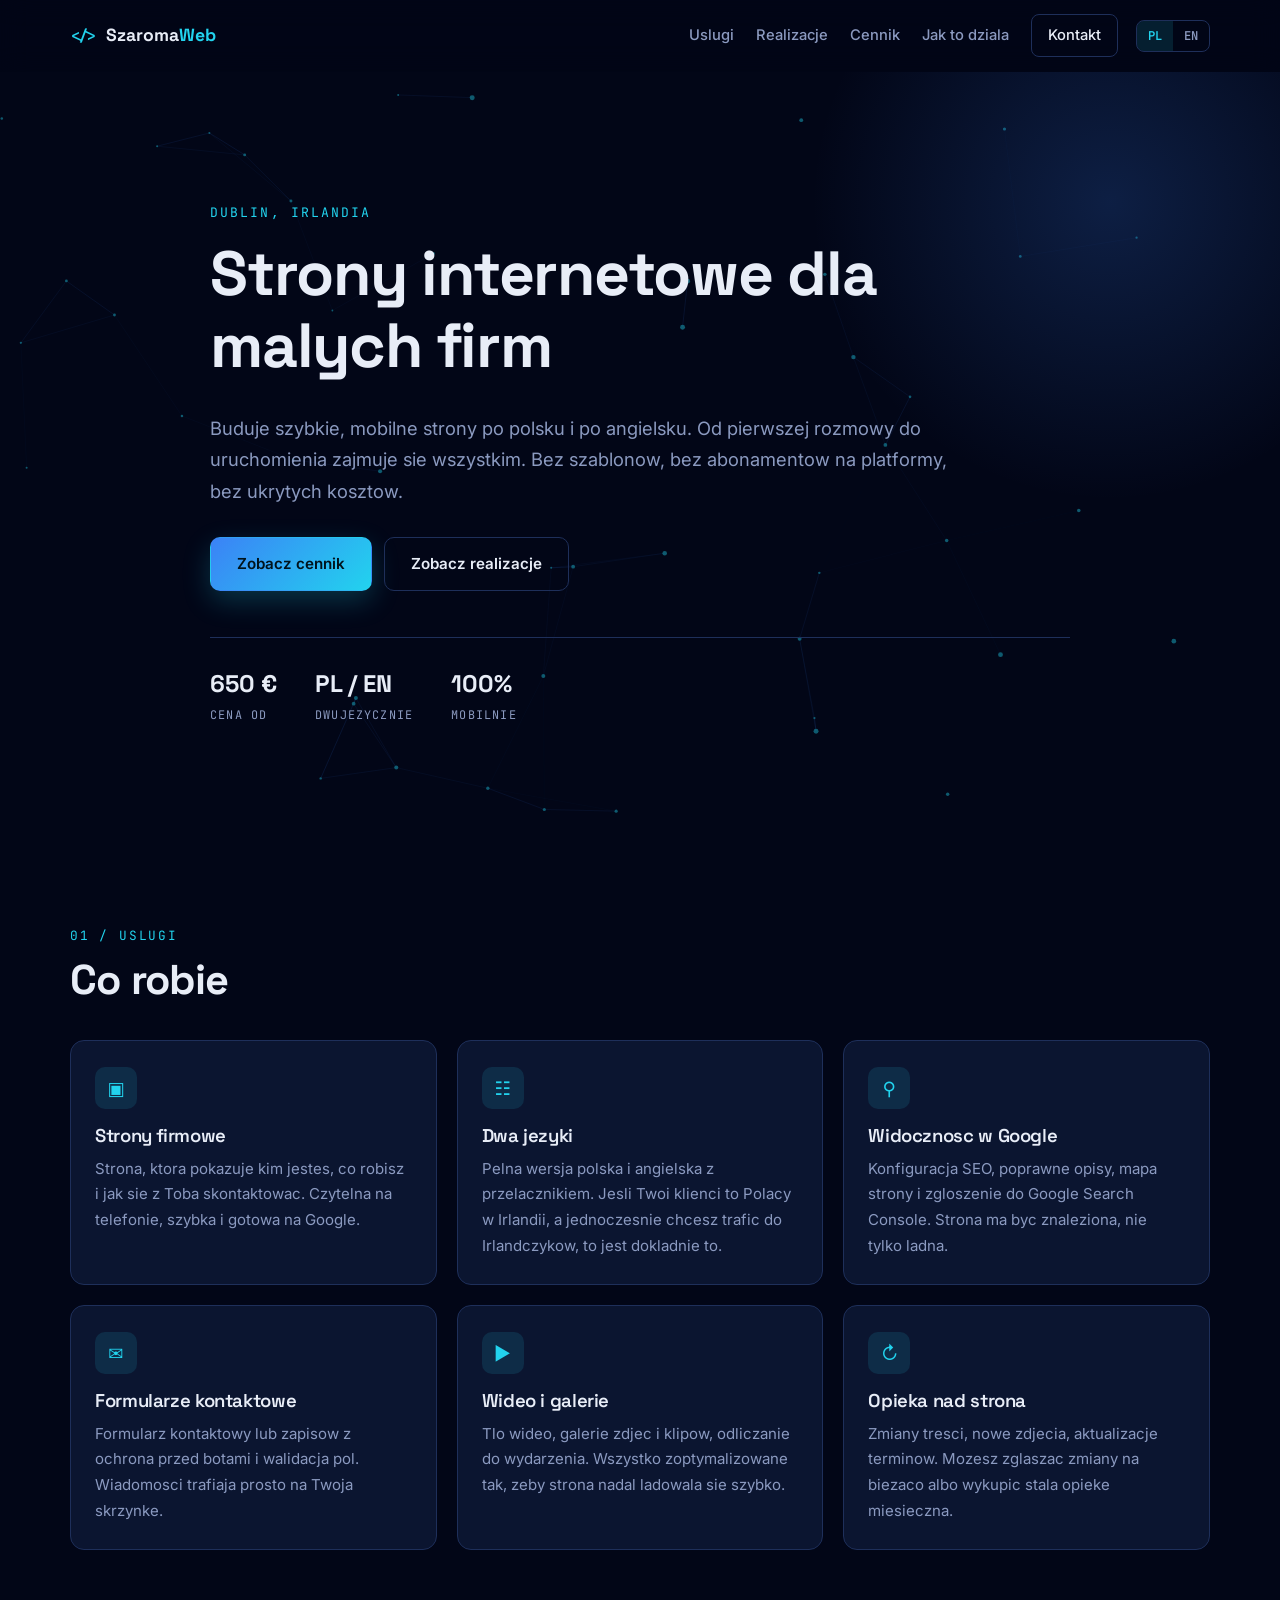
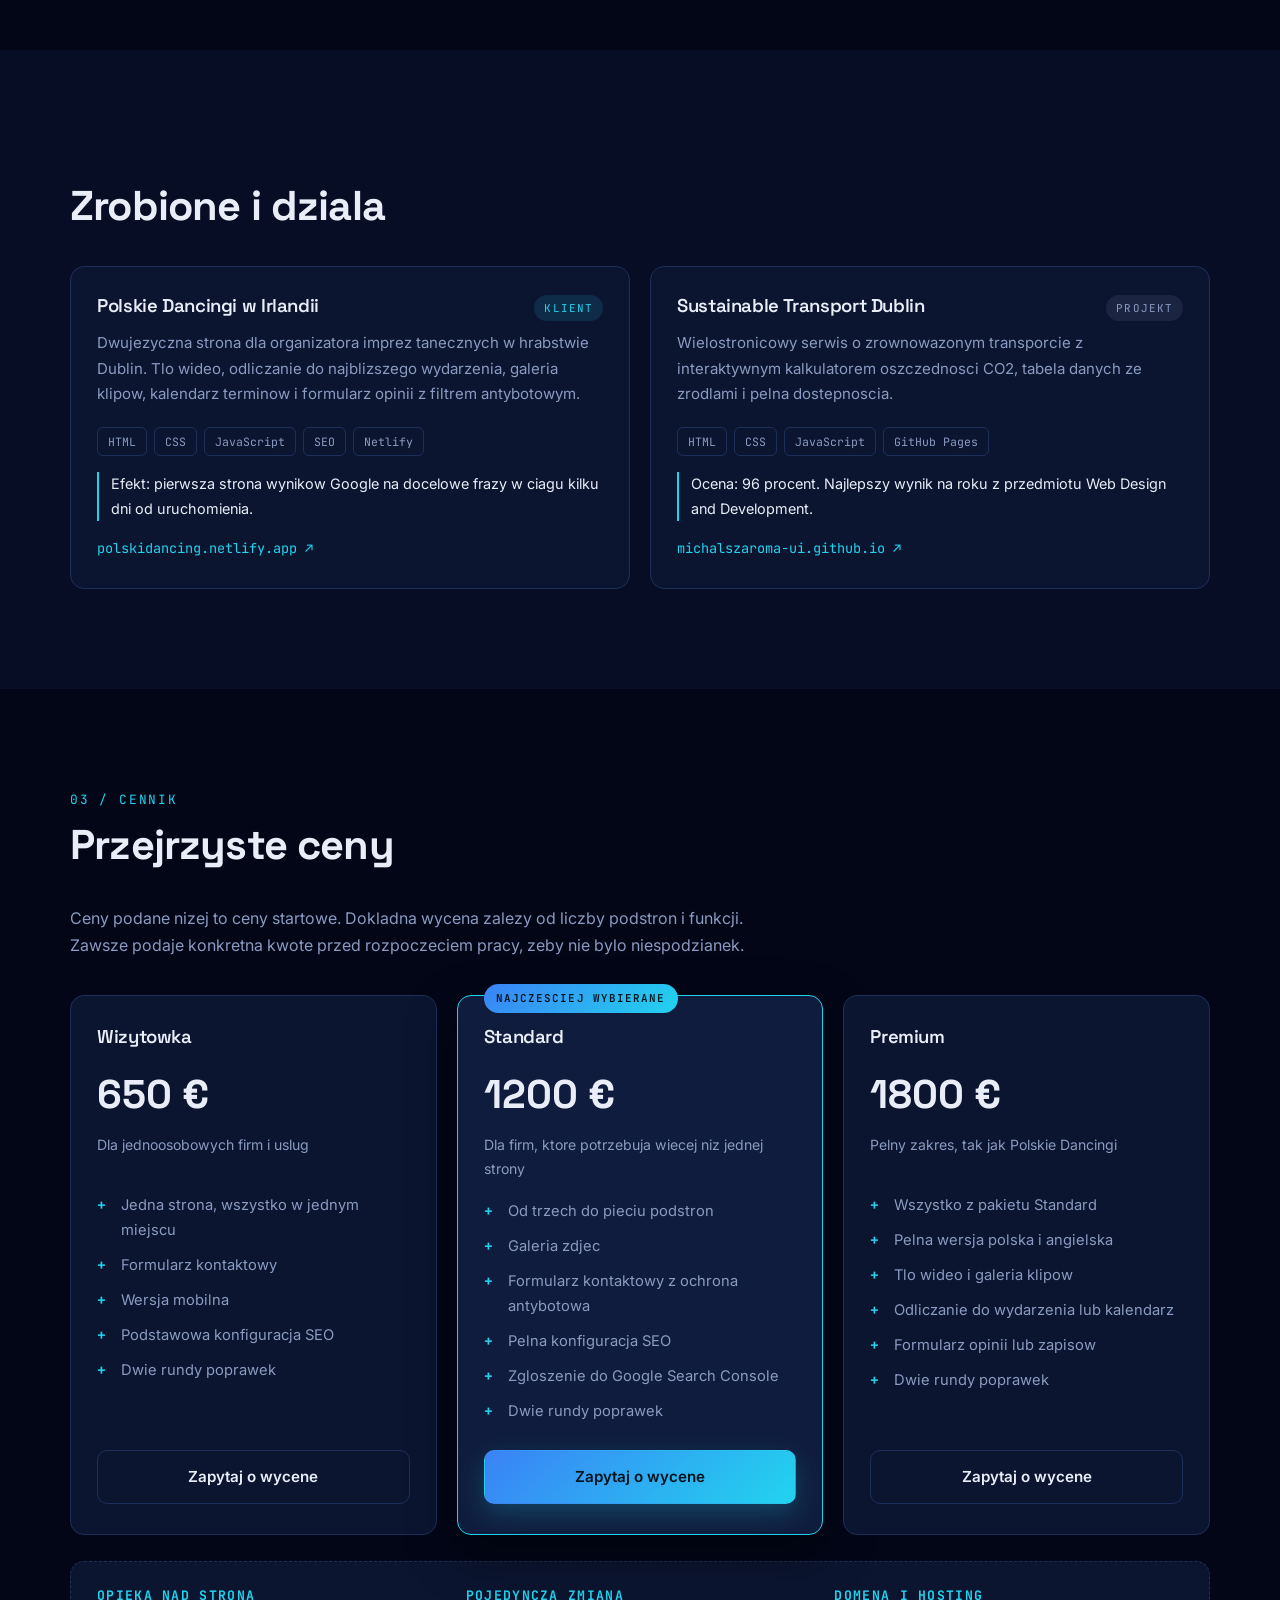
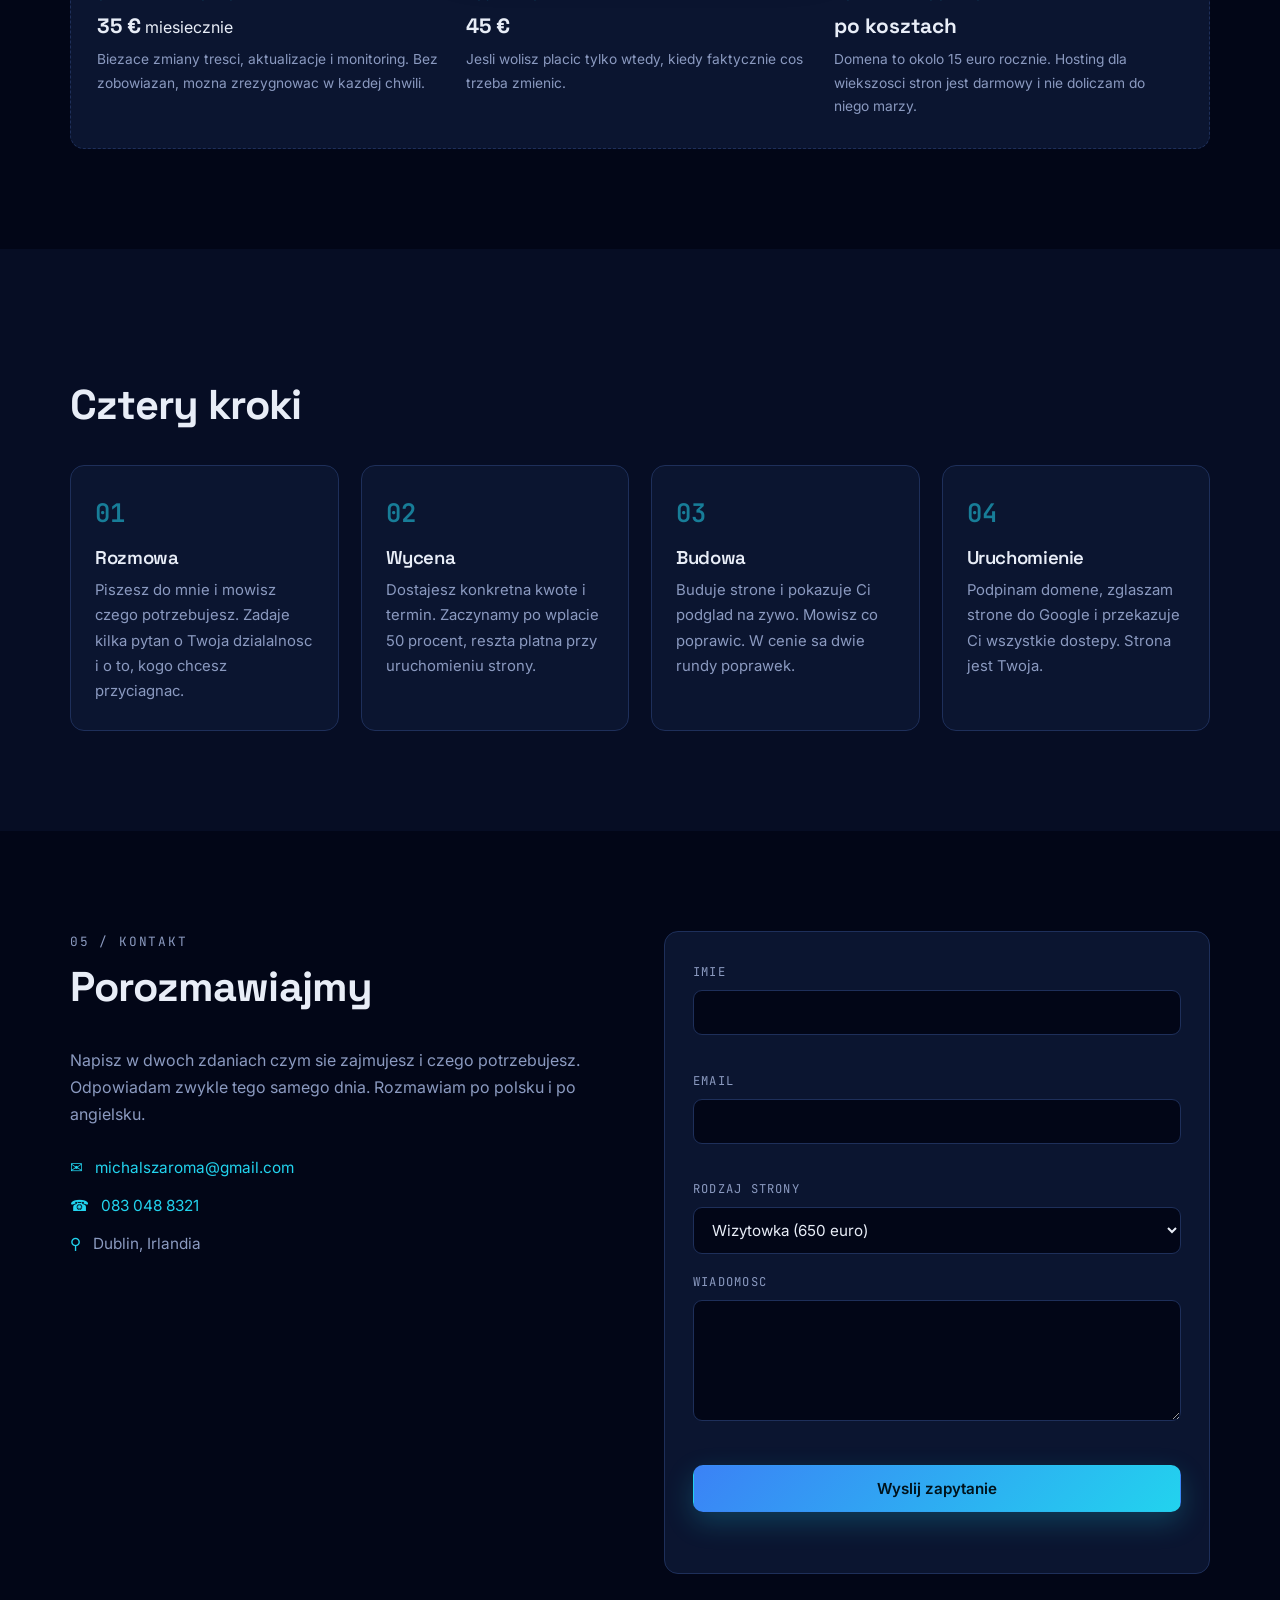
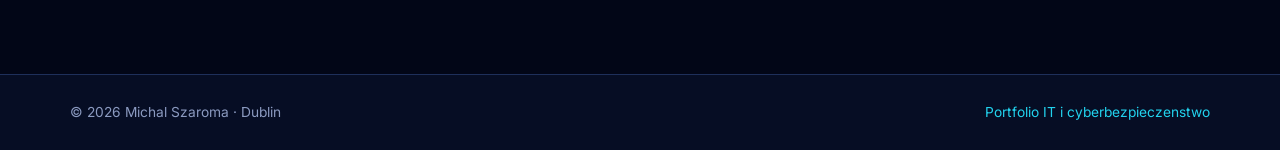
==== index.html @ 6d38bd4f "Add files via upload" ====
<!DOCTYPE html>
<html lang="pl">
<head>
<meta charset="UTF-8">
<meta name="viewport" content="width=device-width, initial-scale=1.0">

<!-- Swap these four URLs for the real domain before going live -->
<title>Strony internetowe Dublin | Szaroma Web</title>
<meta name="description" content="Tworzenie stron internetowych dla malych firm w Dublinie i calej Irlandii. Strony dwujezyczne, mobilne, z konfiguracja SEO. Od 650 euro.">
<link rel="canonical" href="https://szaromaweb.netlify.app/">

<meta property="og:type" content="website">
<meta property="og:locale" content="pl_PL">
<meta property="og:title" content="Strony internetowe Dublin | Szaroma Web">
<meta property="og:description" content="Tworzenie stron internetowych dla malych firm w Dublinie i calej Irlandii. Strony dwujezyczne, mobilne, z konfiguracja SEO.">
<meta property="og:url" content="https://szaromaweb.netlify.app/">
<meta property="og:image" content="https://szaromaweb.netlify.app/assets/og-image.png">

<meta name="twitter:card" content="summary_large_image">
<meta name="twitter:title" content="Strony internetowe Dublin | Szaroma Web">
<meta name="twitter:description" content="Tworzenie stron internetowych dla malych firm w Dublinie i calej Irlandii.">
<meta name="twitter:image" content="https://szaromaweb.netlify.app/assets/og-image.png">

<link rel="icon" href="data:image/svg+xml,<svg xmlns='http://www.w3.org/2000/svg' viewBox='0 0 100 100'><text y='.9em' font-size='90'>&#9881;</text></svg>">

<!-- Fonts -->
<link rel="preconnect" href="https://fonts.googleapis.com">
<link rel="preconnect" href="https://fonts.gstatic.com" crossorigin>
<link href="https://fonts.googleapis.com/css2?family=Space+Grotesk:wght@500;700&family=Inter:wght@400;500;600&family=JetBrains+Mono:wght@400;600&display=swap" rel="stylesheet">

<link rel="stylesheet" href="styles.css">
</head>

<body>

<a class="skip-link" href="#main" data-pl="Przejdz do tresci" data-en="Skip to content">Przejdz do tresci</a>

<!-- Nav -->
<header class="nav" id="nav">
  <div class="wrap nav-inner">
    <a class="brand" href="#top">
      <span class="brand-mark">&lt;/&gt;</span>
      <span class="brand-text">Szaroma<span class="accent">Web</span></span>
    </a>

    <nav class="nav-links" aria-label="Menu">
      <a href="#uslugi"   data-pl="Uslugi"     data-en="Services">Uslugi</a>
      <a href="#realizacje" data-pl="Realizacje" data-en="Work">Realizacje</a>
      <a href="#cennik"   data-pl="Cennik"     data-en="Pricing">Cennik</a>
      <a href="#jak"      data-pl="Jak to dziala" data-en="Process">Jak to dziala</a>
      <a href="#kontakt"  class="nav-cta" data-pl="Kontakt" data-en="Contact">Kontakt</a>
    </nav>

    <!-- Language switch -->
    <div class="lang" role="group" aria-label="Jezyk / Language">
      <button type="button" class="lang-btn is-active" data-lang="pl">PL</button>
      <button type="button" class="lang-btn" data-lang="en">EN</button>
    </div>

    <button class="burger" type="button" aria-label="Menu" aria-expanded="false">
      <span></span><span></span><span></span>
    </button>
  </div>
</header>

<main id="main">

<!-- Hero -->
<section class="hero" id="top">
  <canvas class="hero-canvas" aria-hidden="true"></canvas>
  <div class="hero-glow" aria-hidden="true"></div>

  <div class="wrap hero-inner">
    <p class="eyebrow reveal"
       data-pl="Dublin, Irlandia"
       data-en="Dublin, Ireland">Dublin, Irlandia</p>

    <h1 class="reveal"
        data-pl="Strony internetowe dla malych firm"
        data-en="Websites for small businesses">Strony internetowe dla malych firm</h1>

    <p class="hero-sub reveal"
       data-pl="Buduje szybkie, mobilne strony po polsku i po angielsku. Od pierwszej rozmowy do uruchomienia zajmuje sie wszystkim. Bez szablonow, bez abonamentow na platformy, bez ukrytych kosztow."
       data-en="I build fast, mobile-friendly websites in Polish and English. From the first conversation to launch, I handle everything. No templates, no platform subscriptions, no hidden costs.">
       Buduje szybkie, mobilne strony po polsku i po angielsku. Od pierwszej rozmowy do uruchomienia zajmuje sie wszystkim. Bez szablonow, bez abonamentow na platformy, bez ukrytych kosztow.</p>

    <div class="hero-cta reveal">
      <a class="btn btn-primary" href="#cennik" data-pl="Zobacz cennik" data-en="See pricing">Zobacz cennik</a>
      <a class="btn btn-ghost" href="#realizacje" data-pl="Zobacz realizacje" data-en="See my work">Zobacz realizacje</a>
    </div>

    <ul class="hero-stats reveal">
      <li><strong>650&nbsp;&euro;</strong><span data-pl="cena od" data-en="price from">cena od</span></li>
      <li><strong>PL / EN</strong><span data-pl="dwujezycznie" data-en="bilingual">dwujezycznie</span></li>
      <li><strong>100%</strong><span data-pl="mobilnie" data-en="mobile ready">mobilnie</span></li>
    </ul>
  </div>
</section>

<!-- Services -->
<section class="section" id="uslugi">
  <div class="wrap">
    <p class="section-tag reveal" data-pl="01 / Uslugi" data-en="01 / Services">01 / Uslugi</p>
    <h2 class="reveal" data-pl="Co robie" data-en="What I do">Co robie</h2>

    <div class="grid-3">
      <article class="card reveal">
        <div class="card-icon" aria-hidden="true">&#9635;</div>
        <h3 data-pl="Strony firmowe" data-en="Business websites">Strony firmowe</h3>
        <p data-pl="Strona, ktora pokazuje kim jestes, co robisz i jak sie z Toba skontaktowac. Czytelna na telefonie, szybka i gotowa na Google."
           data-en="A site that shows who you are, what you do and how to reach you. Readable on a phone, fast, and ready for Google.">
           Strona, ktora pokazuje kim jestes, co robisz i jak sie z Toba skontaktowac. Czytelna na telefonie, szybka i gotowa na Google.</p>
      </article>

      <article class="card reveal">
        <div class="card-icon" aria-hidden="true">&#9783;</div>
        <h3 data-pl="Dwa jezyki" data-en="Two languages">Dwa jezyki</h3>
        <p data-pl="Pelna wersja polska i angielska z przelacznikiem. Jesli Twoi klienci to Polacy w Irlandii, a jednoczesnie chcesz trafic do Irlandczykow, to jest dokladnie to."
           data-en="Full Polish and English versions with a switcher. If your customers are Poles in Ireland but you also want to reach Irish clients, this is exactly it.">
           Pelna wersja polska i angielska z przelacznikiem. Jesli Twoi klienci to Polacy w Irlandii, a jednoczesnie chcesz trafic do Irlandczykow, to jest dokladnie to.</p>
      </article>

      <article class="card reveal">
        <div class="card-icon" aria-hidden="true">&#9906;</div>
        <h3 data-pl="Widocznosc w Google" data-en="Google visibility">Widocznosc w Google</h3>
        <p data-pl="Konfiguracja SEO, poprawne opisy, mapa strony i zgloszenie do Google Search Console. Strona ma byc znaleziona, nie tylko ladna."
           data-en="SEO setup, proper meta descriptions, a sitemap and submission to Google Search Console. The site should be found, not just look good.">
           Konfiguracja SEO, poprawne opisy, mapa strony i zgloszenie do Google Search Console. Strona ma byc znaleziona, nie tylko ladna.</p>
      </article>

      <article class="card reveal">
        <div class="card-icon" aria-hidden="true">&#9993;</div>
        <h3 data-pl="Formularze kontaktowe" data-en="Contact forms">Formularze kontaktowe</h3>
        <p data-pl="Formularz kontaktowy lub zapisow z ochrona przed botami i walidacja pol. Wiadomosci trafiaja prosto na Twoja skrzynke."
           data-en="A contact or booking form with bot protection and field validation. Messages go straight to your inbox.">
           Formularz kontaktowy lub zapisow z ochrona przed botami i walidacja pol. Wiadomosci trafiaja prosto na Twoja skrzynke.</p>
      </article>

      <article class="card reveal">
        <div class="card-icon" aria-hidden="true">&#9654;</div>
        <h3 data-pl="Wideo i galerie" data-en="Video and galleries">Wideo i galerie</h3>
        <p data-pl="Tlo wideo, galerie zdjec i klipow, odliczanie do wydarzenia. Wszystko zoptymalizowane tak, zeby strona nadal ladowala sie szybko."
           data-en="Video backgrounds, photo and clip galleries, event countdowns. All optimised so the site still loads fast.">
           Tlo wideo, galerie zdjec i klipow, odliczanie do wydarzenia. Wszystko zoptymalizowane tak, zeby strona nadal ladowala sie szybko.</p>
      </article>

      <article class="card reveal">
        <div class="card-icon" aria-hidden="true">&#8635;</div>
        <h3 data-pl="Opieka nad strona" data-en="Site maintenance">Opieka nad strona</h3>
        <p data-pl="Zmiany tresci, nowe zdjecia, aktualizacje terminow. Mozesz zglaszac zmiany na biezaco albo wykupic stala opieke miesieczna."
           data-en="Content changes, new photos, updated dates. Request changes as you need them, or take a monthly maintenance plan.">
           Zmiany tresci, nowe zdjecia, aktualizacje terminow. Mozesz zglaszac zmiany na biezaco albo wykupic stala opieke miesieczna.</p>
      </article>
    </div>
  </div>
</section>

<!-- Work. Add new projects here as you build them -->
<section class="section section-alt" id="realizacje">
  <div class="wrap">
    <p class="section-tag reveal" data-pl="02 / Realizacje" data-en="02 / Work">02 / Realizacje</p>
    <h2 class="reveal" data-pl="Zrobione i dziala" data-en="Built and live">Zrobione i dziala</h2>

    <div class="grid-2">

      <article class="work reveal">
        <div class="work-head">
          <h3>Polskie Dancingi w Irlandii</h3>
          <span class="badge" data-pl="Klient" data-en="Client">Klient</span>
        </div>
        <p data-pl="Dwujezyczna strona dla organizatora imprez tanecznych w hrabstwie Dublin. Tlo wideo, odliczanie do najblizszego wydarzenia, galeria klipow, kalendarz terminow i formularz opinii z filtrem antybotowym."
           data-en="A bilingual site for a dance event organiser in County Dublin. Video background, countdown to the next event, clip gallery, event calendar and a review form with bot filtering.">
           Dwujezyczna strona dla organizatora imprez tanecznych w hrabstwie Dublin. Tlo wideo, odliczanie do najblizszego wydarzenia, galeria klipow, kalendarz terminow i formularz opinii z filtrem antybotowym.</p>
        <ul class="tags">
          <li>HTML</li><li>CSS</li><li>JavaScript</li><li>SEO</li><li>Netlify</li>
        </ul>
        <p class="work-result"
           data-pl="Efekt: pierwsza strona wynikow Google na docelowe frazy w ciagu kilku dni od uruchomienia."
           data-en="Result: first page of Google for its target search terms within days of launch.">
           Efekt: pierwsza strona wynikow Google na docelowe frazy w ciagu kilku dni od uruchomienia.</p>
        <a class="work-link" href="https://polskidancing.netlify.app/" target="_blank" rel="noopener">
          polskidancing.netlify.app <span aria-hidden="true">&#8599;</span>
        </a>
      </article>

      <article class="work reveal">
        <div class="work-head">
          <h3 data-pl="Sustainable Transport Dublin" data-en="Sustainable Transport Dublin">Sustainable Transport Dublin</h3>
          <span class="badge badge-alt" data-pl="Projekt" data-en="Project">Projekt</span>
        </div>
        <p data-pl="Wielostronicowy serwis o zrownowazonym transporcie z interaktywnym kalkulatorem oszczednosci CO2, tabela danych ze zrodlami i pelna dostepnoscia."
           data-en="A multi-page site on sustainable transport with an interactive CO2 savings calculator, a sourced data table and full accessibility."
           >Wielostronicowy serwis o zrownowazonym transporcie z interaktywnym kalkulatorem oszczednosci CO2, tabela danych ze zrodlami i pelna dostepnoscia.</p>
        <ul class="tags">
          <li>HTML</li><li>CSS</li><li>JavaScript</li><li>GitHub Pages</li>
        </ul>
        <p class="work-result"
           data-pl="Ocena: 96 procent. Najlepszy wynik na roku z przedmiotu Web Design and Development."
           data-en="Graded 96 percent, my highest mark in Web Design and Development.">
           Ocena: 96 procent. Najlepszy wynik na roku z przedmiotu Web Design and Development.</p>
        <a class="work-link" href="https://michalszaroma-ui.github.io/sustainable-transport-dublin" target="_blank" rel="noopener">
          michalszaroma-ui.github.io <span aria-hidden="true">&#8599;</span>
        </a>
      </article>

    </div>

    <!-- Opinie ciagnie sie z arkusza Google. Wpisz TAK w kolumnie Publikuj.
         Pusty arkusz = sekcja sie nie pokazuje. -->
    <div class="quotes" id="quotes"></div>

  </div>
</section>

<!-- Pricing -->
<section class="section" id="cennik">
  <div class="wrap">
    <p class="section-tag reveal" data-pl="03 / Cennik" data-en="03 / Pricing">03 / Cennik</p>
    <h2 class="reveal" data-pl="Przejrzyste ceny" data-en="Clear pricing">Przejrzyste ceny</h2>
    <p class="section-lead reveal"
       data-pl="Ceny podane nizej to ceny startowe. Dokladna wycena zalezy od liczby podstron i funkcji. Zawsze podaje konkretna kwote przed rozpoczeciem pracy, zeby nie bylo niespodzianek."
       data-en="The prices below are starting prices. The exact quote depends on the number of pages and features. I always confirm a fixed figure before starting, so there are no surprises.">
       Ceny podane nizej to ceny startowe. Dokladna wycena zalezy od liczby podstron i funkcji. Zawsze podaje konkretna kwote przed rozpoczeciem pracy, zeby nie bylo niespodzianek.</p>

    <div class="grid-3 pricing">

      <article class="plan reveal">
        <h3 data-pl="Wizytowka" data-en="One page">Wizytowka</h3>
        <p class="price">650&nbsp;&euro;</p>
        <p class="plan-for" data-pl="Dla jednoosobowych firm i uslug" data-en="For sole traders and single services">Dla jednoosobowych firm i uslug</p>
        <ul>
          <li data-pl="Jedna strona, wszystko w jednym miejscu" data-en="Single page, everything in one place">Jedna strona, wszystko w jednym miejscu</li>
          <li data-pl="Formularz kontaktowy" data-en="Contact form">Formularz kontaktowy</li>
          <li data-pl="Wersja mobilna" data-en="Mobile version">Wersja mobilna</li>
          <li data-pl="Podstawowa konfiguracja SEO" data-en="Basic SEO setup">Podstawowa konfiguracja SEO</li>
          <li data-pl="Dwie rundy poprawek" data-en="Two rounds of revisions">Dwie rundy poprawek</li>
        </ul>
        <a class="btn btn-ghost" href="#kontakt" data-pl="Zapytaj o wycene" data-en="Ask for a quote">Zapytaj o wycene</a>
      </article>

      <article class="plan plan-featured reveal">
        <span class="plan-flag" data-pl="Najczesciej wybierane" data-en="Most popular">Najczesciej wybierane</span>
        <h3 data-pl="Standard" data-en="Standard">Standard</h3>
        <p class="price">1200&nbsp;&euro;</p>
        <p class="plan-for" data-pl="Dla firm, ktore potrzebuja wiecej niz jednej strony" data-en="For businesses that need more than one page">Dla firm, ktore potrzebuja wiecej niz jednej strony</p>
        <ul>
          <li data-pl="Od trzech do pieciu podstron" data-en="Three to five pages">Od trzech do pieciu podstron</li>
          <li data-pl="Galeria zdjec" data-en="Photo gallery">Galeria zdjec</li>
          <li data-pl="Formularz kontaktowy z ochrona antybotowa" data-en="Contact form with bot protection">Formularz kontaktowy z ochrona antybotowa</li>
          <li data-pl="Pelna konfiguracja SEO" data-en="Full SEO setup">Pelna konfiguracja SEO</li>
          <li data-pl="Zgloszenie do Google Search Console" data-en="Google Search Console submission">Zgloszenie do Google Search Console</li>
          <li data-pl="Dwie rundy poprawek" data-en="Two rounds of revisions">Dwie rundy poprawek</li>
        </ul>
        <a class="btn btn-primary" href="#kontakt" data-pl="Zapytaj o wycene" data-en="Ask for a quote">Zapytaj o wycene</a>
      </article>

      <article class="plan reveal">
        <h3 data-pl="Premium" data-en="Premium">Premium</h3>
        <p class="price">1800&nbsp;&euro;</p>
        <p class="plan-for" data-pl="Pelny zakres, tak jak Polskie Dancingi" data-en="The full build, like Polskie Dancingi">Pelny zakres, tak jak Polskie Dancingi</p>
        <ul>
          <li data-pl="Wszystko z pakietu Standard" data-en="Everything in Standard">Wszystko z pakietu Standard</li>
          <li data-pl="Pelna wersja polska i angielska" data-en="Full Polish and English versions">Pelna wersja polska i angielska</li>
          <li data-pl="Tlo wideo i galeria klipow" data-en="Video background and clip gallery">Tlo wideo i galeria klipow</li>
          <li data-pl="Odliczanie do wydarzenia lub kalendarz" data-en="Event countdown or calendar">Odliczanie do wydarzenia lub kalendarz</li>
          <li data-pl="Formularz opinii lub zapisow" data-en="Review or booking form">Formularz opinii lub zapisow</li>
          <li data-pl="Dwie rundy poprawek" data-en="Two rounds of revisions">Dwie rundy poprawek</li>
        </ul>
        <a class="btn btn-ghost" href="#kontakt" data-pl="Zapytaj o wycene" data-en="Ask for a quote">Zapytaj o wycene</a>
      </article>

    </div>

    <div class="extras reveal">
      <div>
        <h4 data-pl="Opieka nad strona" data-en="Maintenance">Opieka nad strona</h4>
        <p><strong>35&nbsp;&euro;</strong> <span data-pl="miesiecznie" data-en="per month">miesiecznie</span></p>
        <p class="small" data-pl="Biezace zmiany tresci, aktualizacje i monitoring. Bez zobowiazan, mozna zrezygnowac w kazdej chwili."
           data-en="Ongoing content changes, updates and monitoring. No commitment, cancel any time.">
           Biezace zmiany tresci, aktualizacje i monitoring. Bez zobowiazan, mozna zrezygnowac w kazdej chwili.</p>
      </div>
      <div>
        <h4 data-pl="Pojedyncza zmiana" data-en="One off change">Pojedyncza zmiana</h4>
        <p><strong>45&nbsp;&euro;</strong></p>
        <p class="small" data-pl="Jesli wolisz placic tylko wtedy, kiedy faktycznie cos trzeba zmienic."
           data-en="If you would rather pay only when something actually needs changing.">
           Jesli wolisz placic tylko wtedy, kiedy faktycznie cos trzeba zmienic.</p>
      </div>
      <div>
        <h4 data-pl="Domena i hosting" data-en="Domain and hosting">Domena i hosting</h4>
        <p><strong data-pl="po kosztach" data-en="at cost">po kosztach</strong></p>
        <p class="small" data-pl="Domena to okolo 15 euro rocznie. Hosting dla wiekszosci stron jest darmowy i nie doliczam do niego marzy."
           data-en="A domain costs around 15 euro a year. Hosting is free for most sites and I do not mark it up.">
           Domena to okolo 15 euro rocznie. Hosting dla wiekszosci stron jest darmowy i nie doliczam do niego marzy.</p>
      </div>
    </div>
  </div>
</section>

<!-- Process -->
<section class="section section-alt" id="jak">
  <div class="wrap">
    <p class="section-tag reveal" data-pl="04 / Jak to dziala" data-en="04 / Process">04 / Jak to dziala</p>
    <h2 class="reveal" data-pl="Cztery kroki" data-en="Four steps">Cztery kroki</h2>

    <ol class="steps">
      <li class="reveal">
        <span class="step-num">01</span>
        <h3 data-pl="Rozmowa" data-en="A conversation">Rozmowa</h3>
        <p data-pl="Piszesz do mnie i mowisz czego potrzebujesz. Zadaje kilka pytan o Twoja dzialalnosc i o to, kogo chcesz przyciagnac."
           data-en="You get in touch and tell me what you need. I ask a few questions about your business and who you want to reach.">
           Piszesz do mnie i mowisz czego potrzebujesz. Zadaje kilka pytan o Twoja dzialalnosc i o to, kogo chcesz przyciagnac.</p>
      </li>
      <li class="reveal">
        <span class="step-num">02</span>
        <h3 data-pl="Wycena" data-en="A quote">Wycena</h3>
        <p data-pl="Dostajesz konkretna kwote i termin. Zaczynamy po wplacie 50 procent, reszta platna przy uruchomieniu strony."
           data-en="You get a fixed price and a timeline. Work starts on a 50 percent deposit, the rest is due at launch.">
           Dostajesz konkretna kwote i termin. Zaczynamy po wplacie 50 procent, reszta platna przy uruchomieniu strony.</p>
      </li>
      <li class="reveal">
        <span class="step-num">03</span>
        <h3 data-pl="Budowa" data-en="The build">Budowa</h3>
        <p data-pl="Buduje strone i pokazuje Ci podglad na zywo. Mowisz co poprawic. W cenie sa dwie rundy poprawek."
           data-en="I build the site and show you a live preview. You tell me what to change. Two rounds of revisions are included.">
           Buduje strone i pokazuje Ci podglad na zywo. Mowisz co poprawic. W cenie sa dwie rundy poprawek.</p>
      </li>
      <li class="reveal">
        <span class="step-num">04</span>
        <h3 data-pl="Uruchomienie" data-en="Launch">Uruchomienie</h3>
        <p data-pl="Podpinam domene, zglaszam strone do Google i przekazuje Ci wszystkie dostepy. Strona jest Twoja."
           data-en="I connect the domain, submit the site to Google and hand over all the access details. The site is yours.">
           Podpinam domene, zglaszam strone do Google i przekazuje Ci wszystkie dostepy. Strona jest Twoja.</p>
      </li>
    </ol>
  </div>
</section>

<!-- Contact -->
<section class="section" id="kontakt">
  <div class="wrap contact-wrap">
    <div class="contact-copy">
      <p class="section-tag reveal" data-pl="05 / Kontakt" data-en="05 / Contact">05 / Kontakt</p>
      <h2 class="reveal" data-pl="Porozmawiajmy" data-en="Let us talk">Porozmawiajmy</h2>
      <p class="reveal"
         data-pl="Napisz w dwoch zdaniach czym sie zajmujesz i czego potrzebujesz. Odpowiadam zwykle tego samego dnia. Rozmawiam po polsku i po angielsku."
         data-en="Tell me in two sentences what you do and what you need. I usually reply the same day. I work in Polish and English.">
         Napisz w dwoch zdaniach czym sie zajmujesz i czego potrzebujesz. Odpowiadam zwykle tego samego dnia. Rozmawiam po polsku i po angielsku.</p>

      <ul class="contact-list reveal">
        <li><span aria-hidden="true">&#9993;</span> <a href="mailto:michalszaroma@gmail.com">michalszaroma@gmail.com</a></li>
        <li><span aria-hidden="true">&#9742;</span> <a href="tel:+353830488321">083 048 8321</a></li>
        <li><span aria-hidden="true">&#9906;</span> Dublin, Irlandia</li>
      </ul>
    </div>

    <!-- Idzie do Apps Script. Podmien YOUR_DEPLOYMENT_ID tu i w script.js.
         Nie dodawaj naglowka Content-Type, bo Apps Script nie obsluzy preflightu. -->
    <form class="form reveal" id="contact-form"
          action="https://script.google.com/macros/s/YOUR_DEPLOYMENT_ID/exec"
          method="POST" novalidate>
      <div class="field">
        <label for="name" data-pl="Imie" data-en="Name">Imie</label>
        <input type="text" id="name" name="name" required autocomplete="name">
        <span class="error" data-error="name"></span>
      </div>

      <div class="field">
        <label for="email" data-pl="Email" data-en="Email">Email</label>
        <input type="email" id="email" name="email" required autocomplete="email">
        <span class="error" data-error="email"></span>
      </div>

      <div class="field">
        <label for="type" data-pl="Rodzaj strony" data-en="Type of site">Rodzaj strony</label>
        <select id="type" name="type">
          <option value="wizytowka" data-pl="Wizytowka (650 euro)" data-en="One page (650 euro)">Wizytowka (650 euro)</option>
          <option value="standard" data-pl="Standard (1200 euro)" data-en="Standard (1200 euro)">Standard (1200 euro)</option>
          <option value="premium" data-pl="Premium (1800 euro)" data-en="Premium (1800 euro)">Premium (1800 euro)</option>
          <option value="nie wiem" data-pl="Jeszcze nie wiem" data-en="Not sure yet">Jeszcze nie wiem</option>
        </select>
      </div>

      <div class="field">
        <label for="message" data-pl="Wiadomosc" data-en="Message">Wiadomosc</label>
        <textarea id="message" name="message" rows="5" required></textarea>
        <span class="error" data-error="message"></span>
      </div>

      <!-- Honeypot. Real people never see this, bots fill it in. -->
      <div class="hp" aria-hidden="true">
        <label for="company">Nie wypelniaj tego pola</label>
        <input type="text" id="company" name="_gotcha" tabindex="-1" autocomplete="off">
      </div>

      <button class="btn btn-primary btn-block" type="submit"
              data-pl="Wyslij zapytanie" data-en="Send enquiry">Wyslij zapytanie</button>

      <p class="form-status" id="form-status" role="status"></p>
    </form>
  </div>
</section>

</main>

<!-- Footer -->
<footer class="footer">
  <div class="wrap footer-inner">
    <p>&copy; <span id="year"></span> Michal Szaroma &middot; Dublin</p>
    <p>
      <a href="https://michalszaroma-ui.github.io/portfolio/" target="_blank" rel="noopener"
         data-pl="Portfolio IT i cyberbezpieczenstwo" data-en="IT and cybersecurity portfolio">Portfolio IT i cyberbezpieczenstwo</a>
    </p>
  </div>
</footer>

<script src="script.js"></script>
</body>
</html>
---- styles.css ----
/* Tokens, reset and base type */
:root {
  --bg:          #020617;
  --bg-alt:      #060d24;
  --surface:     #0b1530;
  --surface-2:   #101c3d;
  --border:      #1e2f5a;
  --text:        #e8edf7;
  --muted:       #8b9ac0;
  --accent:      #22d3ee;
  --accent-2:    #3b82f6;
  --accent-soft: rgba(34, 211, 238, 0.12);

  --font-display: "Space Grotesk", system-ui, sans-serif;
  --font-body:    "Inter", system-ui, sans-serif;
  --font-mono:    "JetBrains Mono", ui-monospace, monospace;

  --wrap: 1140px;
  --radius: 14px;
  --shadow: 0 18px 50px rgba(0, 0, 0, 0.45);
}

* { box-sizing: border-box; }

html { scroll-behavior: smooth; }

body {
  margin: 0;
  background: var(--bg);
  color: var(--text);
  font-family: var(--font-body);
  font-size: 16px;
  line-height: 1.7;
  -webkit-font-smoothing: antialiased;
}

img { max-width: 100%; display: block; }

a { color: var(--accent); text-decoration: none; }
a:hover { text-decoration: underline; }

h1, h2, h3, h4 {
  font-family: var(--font-display);
  line-height: 1.15;
  margin: 0 0 0.5em;
  letter-spacing: -0.02em;
}

h1 { font-size: clamp(2.1rem, 5.5vw, 3.9rem); font-weight: 700; }
h2 { font-size: clamp(1.7rem, 3.6vw, 2.6rem); font-weight: 700; }
h3 { font-size: 1.16rem; font-weight: 600; }

p { margin: 0 0 1rem; }

ul, ol { margin: 0; padding: 0; list-style: none; }

.skip-link {
  position: absolute;
  left: -9999px;
  top: 0;
  background: var(--accent);
  color: #001018;
  padding: 10px 16px;
  z-index: 200;
}
.skip-link:focus { left: 12px; top: 12px; }

:focus-visible {
  outline: 2px solid var(--accent);
  outline-offset: 3px;
}


/* Layout helpers */
.wrap {
  width: min(100% - 40px, var(--wrap));
  margin-inline: auto;
}

.grid-3 {
  display: grid;
  grid-template-columns: repeat(auto-fit, minmax(280px, 1fr));
  gap: 20px;
}

.grid-2 {
  display: grid;
  grid-template-columns: repeat(auto-fit, minmax(320px, 1fr));
  gap: 20px;
}

.small { font-size: 0.86rem; color: var(--muted); }


/* Buttons */
.btn {
  display: inline-block;
  padding: 13px 26px;
  border-radius: 10px;
  font-family: var(--font-body);
  font-weight: 600;
  font-size: 0.95rem;
  cursor: pointer;
  border: 1px solid transparent;
  transition: transform 0.18s ease, box-shadow 0.18s ease, background 0.18s ease;
}
.btn:hover { text-decoration: none; transform: translateY(-2px); }

.btn-primary {
  background: linear-gradient(135deg, var(--accent-2), var(--accent));
  color: #00131c;
  box-shadow: 0 10px 28px rgba(34, 211, 238, 0.22);
}

.btn-ghost {
  background: transparent;
  color: var(--text);
  border-color: var(--border);
}
.btn-ghost:hover { border-color: var(--accent); color: var(--accent); }

.btn-block { width: 100%; }


/* Nav, language switch and mobile menu */
.nav {
  position: sticky;
  top: 0;
  z-index: 100;
  backdrop-filter: blur(14px);
  background: rgba(2, 6, 23, 0.78);
  border-bottom: 1px solid transparent;
  transition: border-color 0.25s ease, background 0.25s ease;
}
.nav.is-scrolled { border-bottom-color: var(--border); }

.nav-inner {
  display: flex;
  align-items: center;
  gap: 18px;
  padding: 14px 0;
}

.brand {
  display: flex;
  align-items: center;
  gap: 9px;
  font-family: var(--font-display);
  font-weight: 700;
  font-size: 1.1rem;
  color: var(--text);
  margin-right: auto;
}
.brand:hover { text-decoration: none; }
.brand-mark { font-family: var(--font-mono); color: var(--accent); font-size: 0.95rem; }
.accent { color: var(--accent); }

.nav-links { display: flex; align-items: center; gap: 22px; }
.nav-links a {
  color: var(--muted);
  font-size: 0.92rem;
  font-weight: 500;
}
.nav-links a:hover { color: var(--text); text-decoration: none; }

.nav-cta {
  padding: 8px 16px;
  border: 1px solid var(--border);
  border-radius: 8px;
  color: var(--text) !important;
}
.nav-cta:hover { border-color: var(--accent); color: var(--accent) !important; }

/* Language switch */
.lang {
  display: flex;
  border: 1px solid var(--border);
  border-radius: 8px;
  overflow: hidden;
}
.lang-btn {
  background: transparent;
  border: 0;
  color: var(--muted);
  font-family: var(--font-mono);
  font-size: 0.76rem;
  font-weight: 600;
  padding: 7px 11px;
  cursor: pointer;
  transition: background 0.18s ease, color 0.18s ease;
}
.lang-btn.is-active { background: var(--accent-soft); color: var(--accent); }

/* Burger, mobile only */
.burger {
  display: none;
  flex-direction: column;
  gap: 5px;
  background: none;
  border: 0;
  cursor: pointer;
  padding: 6px;
}
.burger span {
  width: 22px;
  height: 2px;
  background: var(--text);
  transition: transform 0.25s ease, opacity 0.25s ease;
}


/* Hero */
.hero {
  position: relative;
  overflow: hidden;
  padding: clamp(70px, 12vw, 130px) 0 clamp(60px, 9vw, 100px);
}

.hero-canvas {
  position: absolute;
  inset: 0;
  width: 100%;
  height: 100%;
  opacity: 0.55;
}

.hero-glow {
  position: absolute;
  top: -180px;
  right: -140px;
  width: 620px;
  height: 620px;
  background: radial-gradient(circle, rgba(59, 130, 246, 0.20), transparent 68%);
  pointer-events: none;
}

.hero-inner { position: relative; max-width: 860px; }

.eyebrow {
  font-family: var(--font-mono);
  font-size: 0.82rem;
  letter-spacing: 0.16em;
  text-transform: uppercase;
  color: var(--accent);
  margin-bottom: 14px;
}

.hero-sub {
  font-size: clamp(1rem, 1.6vw, 1.15rem);
  color: var(--muted);
  max-width: 62ch;
  margin-bottom: 30px;
}

.hero-cta { display: flex; flex-wrap: wrap; gap: 12px; margin-bottom: 46px; }

.hero-stats {
  display: flex;
  flex-wrap: wrap;
  gap: 38px;
  padding-top: 26px;
  border-top: 1px solid var(--border);
}
.hero-stats li { display: flex; flex-direction: column; }
.hero-stats strong {
  font-family: var(--font-display);
  font-size: 1.5rem;
  color: var(--text);
}
.hero-stats span {
  font-family: var(--font-mono);
  font-size: 0.74rem;
  letter-spacing: 0.1em;
  text-transform: uppercase;
  color: var(--muted);
}


/* Shared section styling */
.section { padding: clamp(60px, 9vw, 100px) 0; }
.section-alt { background: var(--bg-alt); }

.section-tag {
  font-family: var(--font-mono);
  font-size: 0.8rem;
  letter-spacing: 0.14em;
  text-transform: uppercase;
  color: var(--accent);
  margin-bottom: 10px;
}

.section-lead {
  color: var(--muted);
  max-width: 68ch;
  margin-bottom: 36px;
}

.section h2 { margin-bottom: 36px; }
.section-lead + .grid-3 { margin-top: 0; }


/* Service cards */
.card {
  background: var(--surface);
  border: 1px solid var(--border);
  border-radius: var(--radius);
  padding: 26px 24px;
  transition: transform 0.22s ease, border-color 0.22s ease;
}
.card:hover { transform: translateY(-4px); border-color: var(--accent); }

.card-icon {
  width: 42px;
  height: 42px;
  display: grid;
  place-items: center;
  border-radius: 10px;
  background: var(--accent-soft);
  color: var(--accent);
  font-size: 1.15rem;
  margin-bottom: 16px;
}

.card p { color: var(--muted); font-size: 0.94rem; margin: 0; }


/* Project cards and client quotes */
.work {
  background: var(--surface);
  border: 1px solid var(--border);
  border-radius: var(--radius);
  padding: 28px 26px;
  display: flex;
  flex-direction: column;
}

.work-head {
  display: flex;
  align-items: flex-start;
  justify-content: space-between;
  gap: 12px;
}
.work-head h3 { margin-bottom: 14px; }

.badge {
  font-family: var(--font-mono);
  font-size: 0.68rem;
  letter-spacing: 0.1em;
  text-transform: uppercase;
  padding: 4px 10px;
  border-radius: 20px;
  background: var(--accent-soft);
  color: var(--accent);
  white-space: nowrap;
}
.badge-alt {
  background: rgba(139, 154, 192, 0.12);
  color: var(--muted);
}

.work p { color: var(--muted); font-size: 0.94rem; }

.tags { display: flex; flex-wrap: wrap; gap: 7px; margin: 4px 0 16px; }
.tags li {
  font-family: var(--font-mono);
  font-size: 0.72rem;
  padding: 4px 10px;
  border: 1px solid var(--border);
  border-radius: 6px;
  color: var(--muted);
}

.work-result {
  color: var(--text) !important;
  font-size: 0.9rem !important;
  border-left: 2px solid var(--accent);
  padding-left: 12px;
}

.work-link {
  font-family: var(--font-mono);
  font-size: 0.85rem;
  margin-top: auto;
}

.quotes {
  display: flex;
  flex-direction: column;
  gap: 16px;
}

.quote {
  margin: 36px 0 0;
  padding: 26px 30px;
  background: var(--surface-2);
  border-left: 3px solid var(--accent);
  border-radius: 0 var(--radius) var(--radius) 0;
}
.quote p { font-size: 1.05rem; font-style: italic; }
.quote cite {
  font-family: var(--font-mono);
  font-size: 0.8rem;
  color: var(--muted);
  font-style: normal;
}

.quotes .quote + .quote { margin-top: 0; }


/* Pricing tiers and extras */
.pricing { align-items: stretch; }

.plan {
  position: relative;
  background: var(--surface);
  border: 1px solid var(--border);
  border-radius: var(--radius);
  padding: 30px 26px;
  display: flex;
  flex-direction: column;
}

.plan-featured {
  border-color: var(--accent);
  background: var(--surface-2);
  box-shadow: var(--shadow);
}

.plan-flag {
  position: absolute;
  top: -12px;
  left: 26px;
  font-family: var(--font-mono);
  font-size: 0.68rem;
  letter-spacing: 0.1em;
  text-transform: uppercase;
  background: linear-gradient(135deg, var(--accent-2), var(--accent));
  color: #00131c;
  padding: 5px 12px;
  border-radius: 20px;
  font-weight: 600;
}

.price {
  font-family: var(--font-display);
  font-size: 2.5rem;
  font-weight: 700;
  color: var(--text);
  margin: 4px 0 4px;
}

.plan-for {
  color: var(--muted);
  font-size: 0.88rem;
  min-height: 42px;
  margin-bottom: 18px;
}

.plan ul {
  display: flex;
  flex-direction: column;
  gap: 10px;
  margin-bottom: 26px;
  flex: 1;
}
.plan ul li {
  position: relative;
  padding-left: 24px;
  font-size: 0.92rem;
  color: var(--muted);
}
.plan ul li::before {
  content: "+";
  position: absolute;
  left: 0;
  top: -1px;
  color: var(--accent);
  font-family: var(--font-mono);
  font-weight: 600;
}

.plan .btn { text-align: center; }

.extras {
  display: grid;
  grid-template-columns: repeat(auto-fit, minmax(240px, 1fr));
  gap: 20px;
  margin-top: 26px;
  padding: 26px;
  background: var(--surface);
  border: 1px dashed var(--border);
  border-radius: var(--radius);
}
.extras h4 {
  font-size: 0.82rem;
  font-family: var(--font-mono);
  letter-spacing: 0.1em;
  text-transform: uppercase;
  color: var(--accent);
  margin-bottom: 6px;
}
.extras strong { font-family: var(--font-display); font-size: 1.3rem; }
.extras p { margin-bottom: 4px; }


/* Process steps */
.steps {
  display: grid;
  grid-template-columns: repeat(auto-fit, minmax(240px, 1fr));
  gap: 22px;
  counter-reset: step;
}
.steps li {
  background: var(--surface);
  border: 1px solid var(--border);
  border-radius: var(--radius);
  padding: 26px 24px;
}
.step-num {
  display: block;
  font-family: var(--font-mono);
  font-size: 1.6rem;
  font-weight: 600;
  color: var(--accent);
  opacity: 0.55;
  margin-bottom: 12px;
}
.steps p { color: var(--muted); font-size: 0.93rem; margin: 0; }


/* Contact block and form */
.contact-wrap {
  display: grid;
  grid-template-columns: 1fr 1fr;
  gap: 48px;
  align-items: start;
}

.contact-copy p { color: var(--muted); }

.contact-list {
  display: flex;
  flex-direction: column;
  gap: 12px;
  margin-top: 26px;
}
.contact-list li {
  display: flex;
  align-items: center;
  gap: 12px;
  font-size: 0.96rem;
  color: var(--muted);
}
.contact-list span { color: var(--accent); }

.form {
  background: var(--surface);
  border: 1px solid var(--border);
  border-radius: var(--radius);
  padding: 30px 28px;
}

.field { margin-bottom: 18px; }

.field label {
  display: block;
  font-family: var(--font-mono);
  font-size: 0.76rem;
  letter-spacing: 0.1em;
  text-transform: uppercase;
  color: var(--muted);
  margin-bottom: 7px;
}

.field input,
.field select,
.field textarea {
  width: 100%;
  background: var(--bg);
  border: 1px solid var(--border);
  border-radius: 9px;
  color: var(--text);
  font-family: var(--font-body);
  font-size: 0.95rem;
  padding: 12px 14px;
  transition: border-color 0.18s ease;
}
.field input:focus,
.field select:focus,
.field textarea:focus { border-color: var(--accent); outline: none; }

.field textarea { resize: vertical; }

.field.has-error input,
.field.has-error textarea { border-color: #f87171; }

.error {
  display: block;
  color: #f87171;
  font-size: 0.8rem;
  margin-top: 5px;
  min-height: 1em;
}

/* Honeypot, hidden from real users */
.hp {
  position: absolute;
  left: -9999px;
  width: 1px;
  height: 1px;
  overflow: hidden;
}

.form-status {
  margin: 14px 0 0;
  font-size: 0.9rem;
  min-height: 1.2em;
}
.form-status.ok { color: var(--accent); }
.form-status.bad { color: #f87171; }


/* Footer */
.footer {
  border-top: 1px solid var(--border);
  padding: 26px 0;
  background: var(--bg-alt);
}
.footer-inner {
  display: flex;
  flex-wrap: wrap;
  gap: 10px;
  justify-content: space-between;
  align-items: center;
}
.footer p { margin: 0; font-size: 0.86rem; color: var(--muted); }


/* Scroll reveal. Disabled if the visitor prefers reduced motion */
.reveal {
  opacity: 0;
  transform: translateY(18px);
  transition: opacity 0.6s ease, transform 0.6s ease;
}
.reveal.is-visible { opacity: 1; transform: none; }

@media (prefers-reduced-motion: reduce) {
  .reveal { opacity: 1; transform: none; transition: none; }
  html { scroll-behavior: auto; }
  .hero-canvas { display: none; }
}


/* Breakpoints. Mobile menu takes over below 720 */
@media (max-width: 860px) {
  .contact-wrap { grid-template-columns: 1fr; gap: 32px; }
}

@media (max-width: 720px) {
  .burger { display: flex; }

  .nav-links {
    position: absolute;
    top: 100%;
    left: 0;
    right: 0;
    flex-direction: column;
    align-items: stretch;
    gap: 0;
    background: var(--bg-alt);
    border-bottom: 1px solid var(--border);
    max-height: 0;
    overflow: hidden;
    transition: max-height 0.3s ease;
  }
  .nav-links.is-open { max-height: 420px; }
  .nav-links a {
    padding: 14px 20px;
    border-bottom: 1px solid var(--border);
  }
  .nav-cta { border: 0; border-radius: 0; }

  .hero-stats { gap: 24px; }
  .hero-cta .btn { flex: 1; text-align: center; }
}
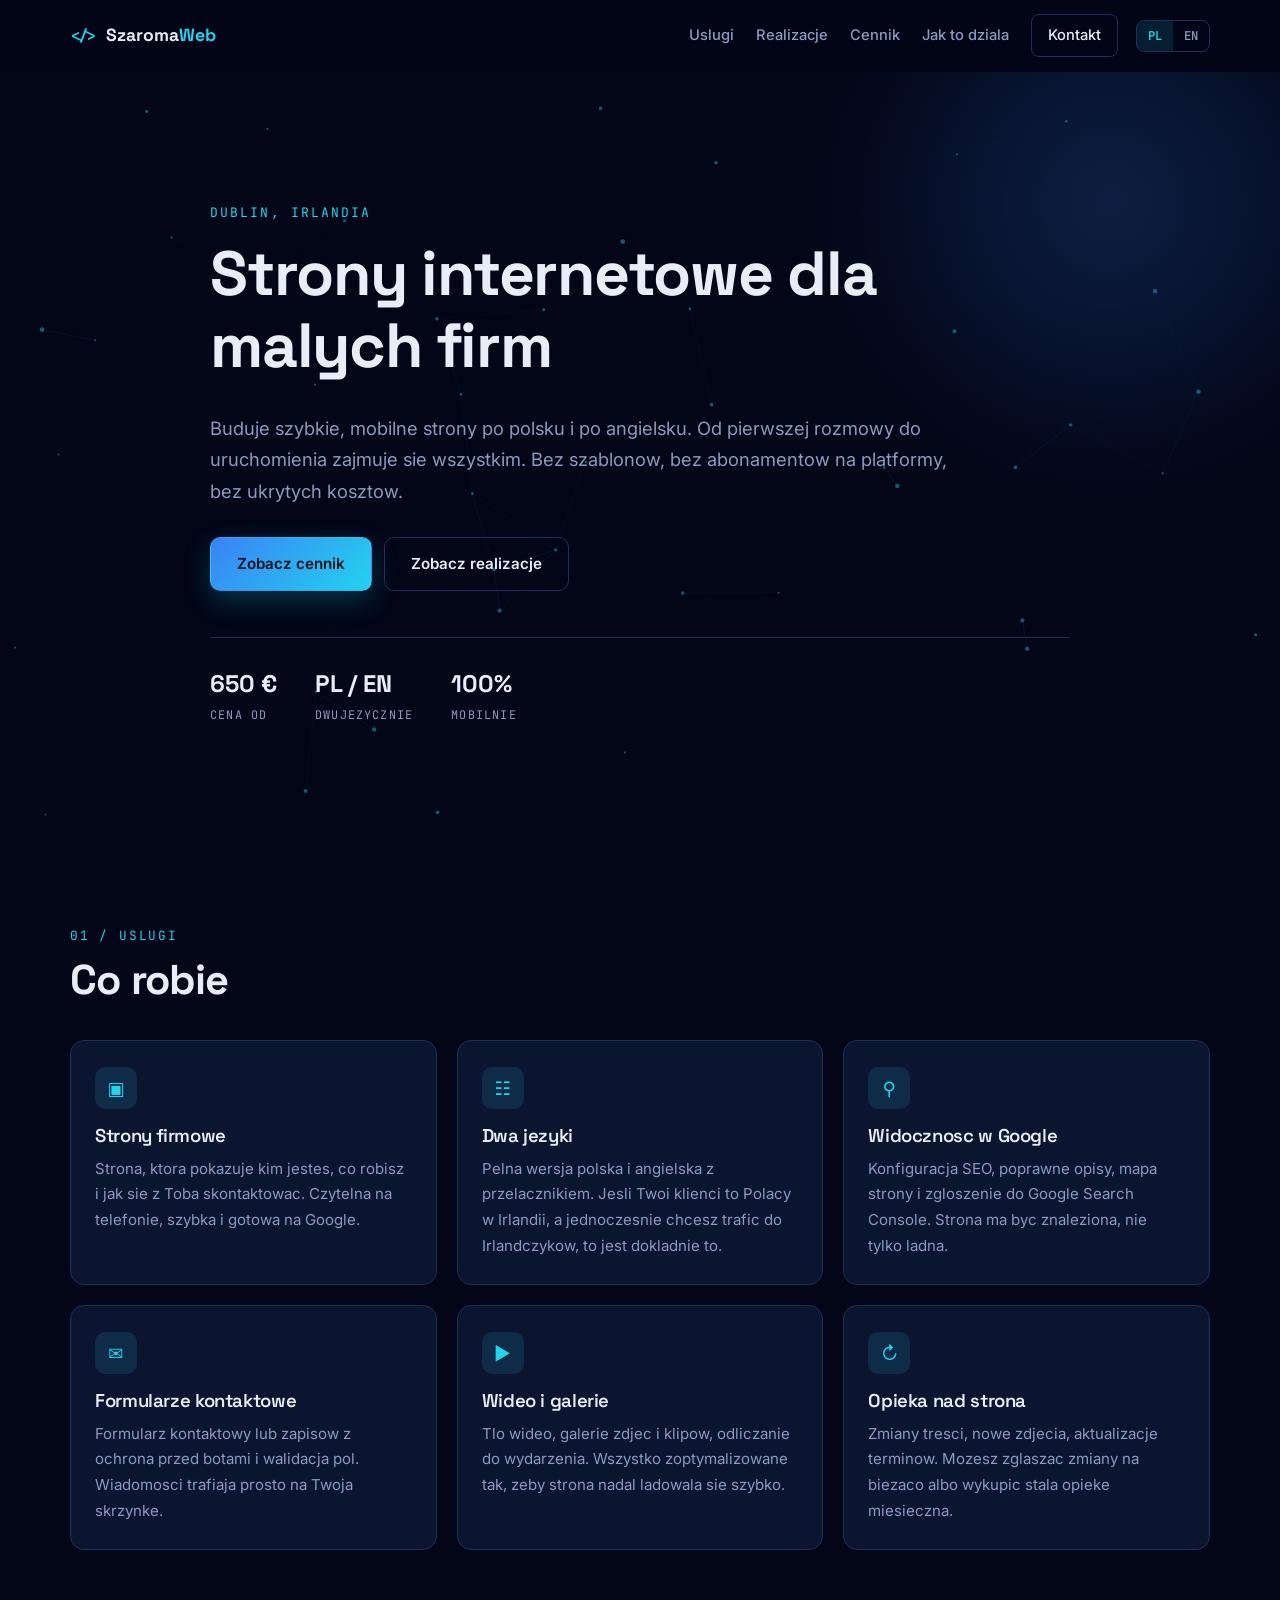
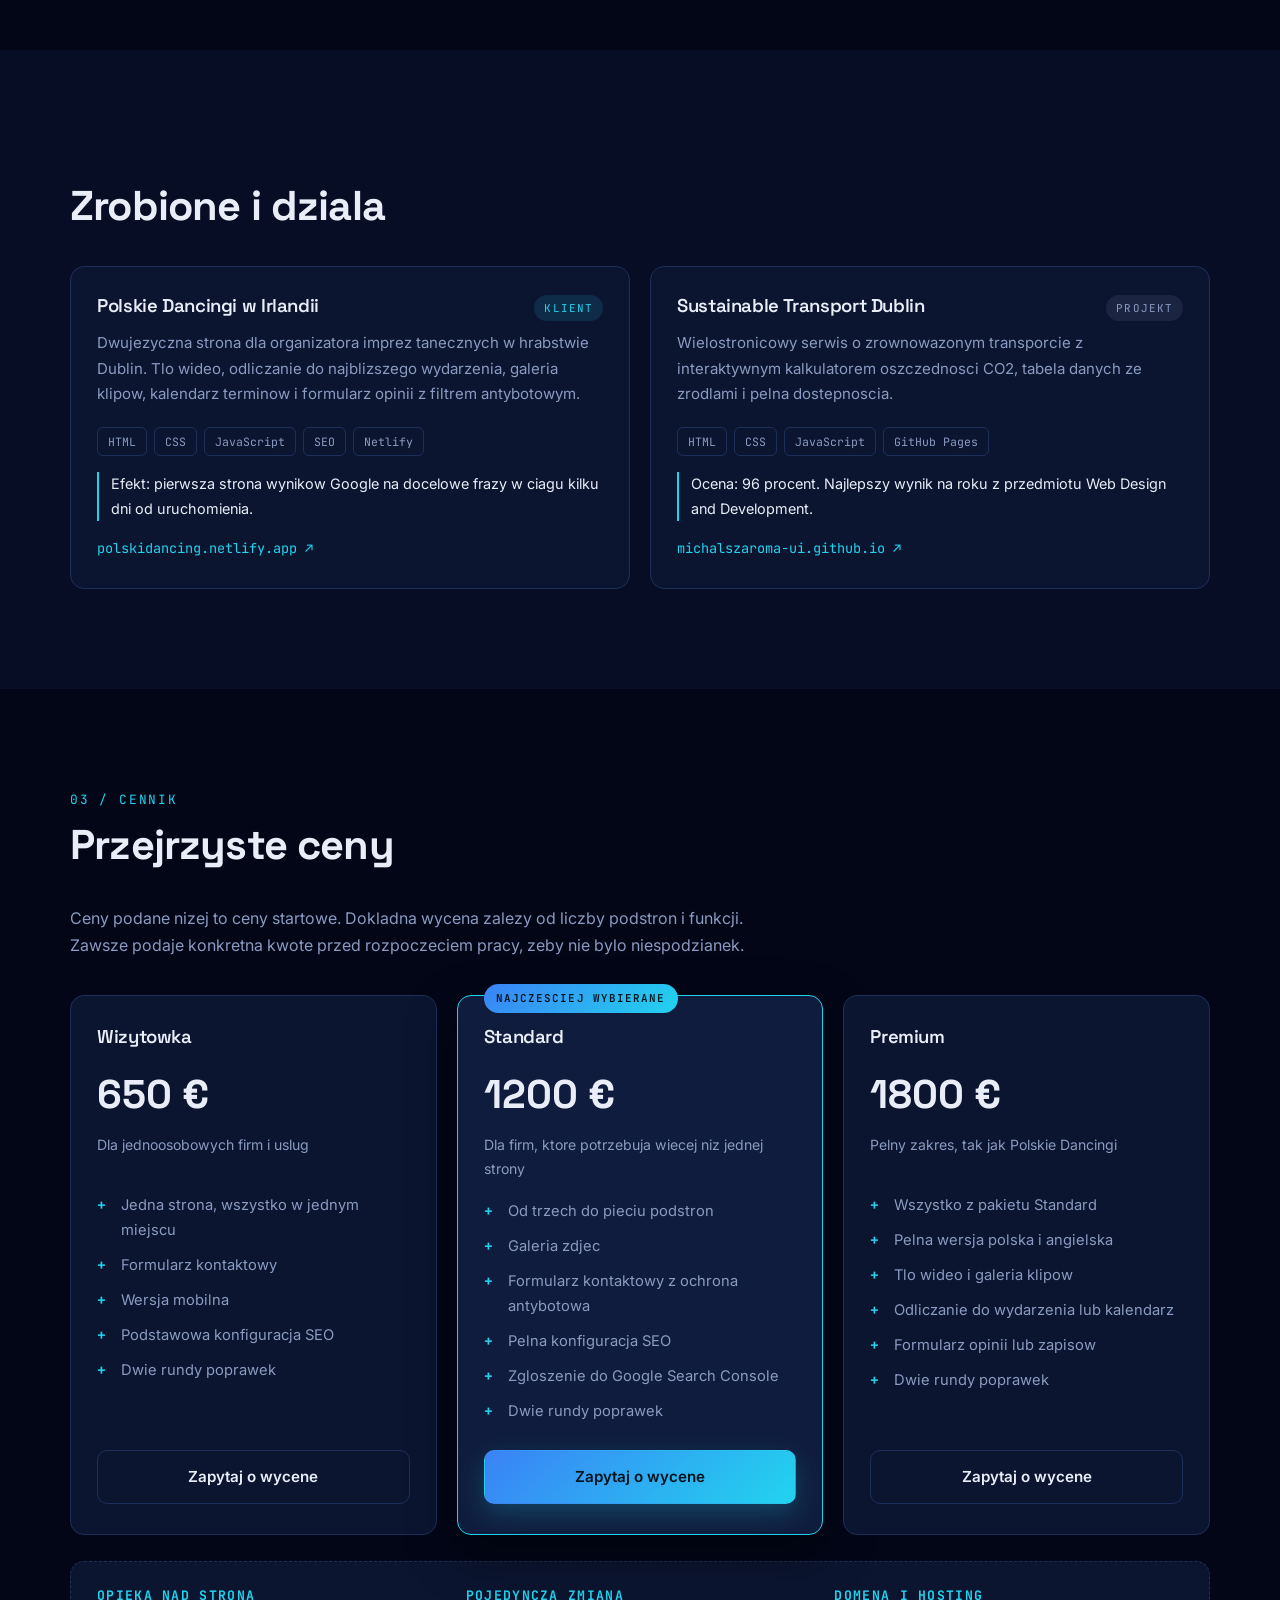
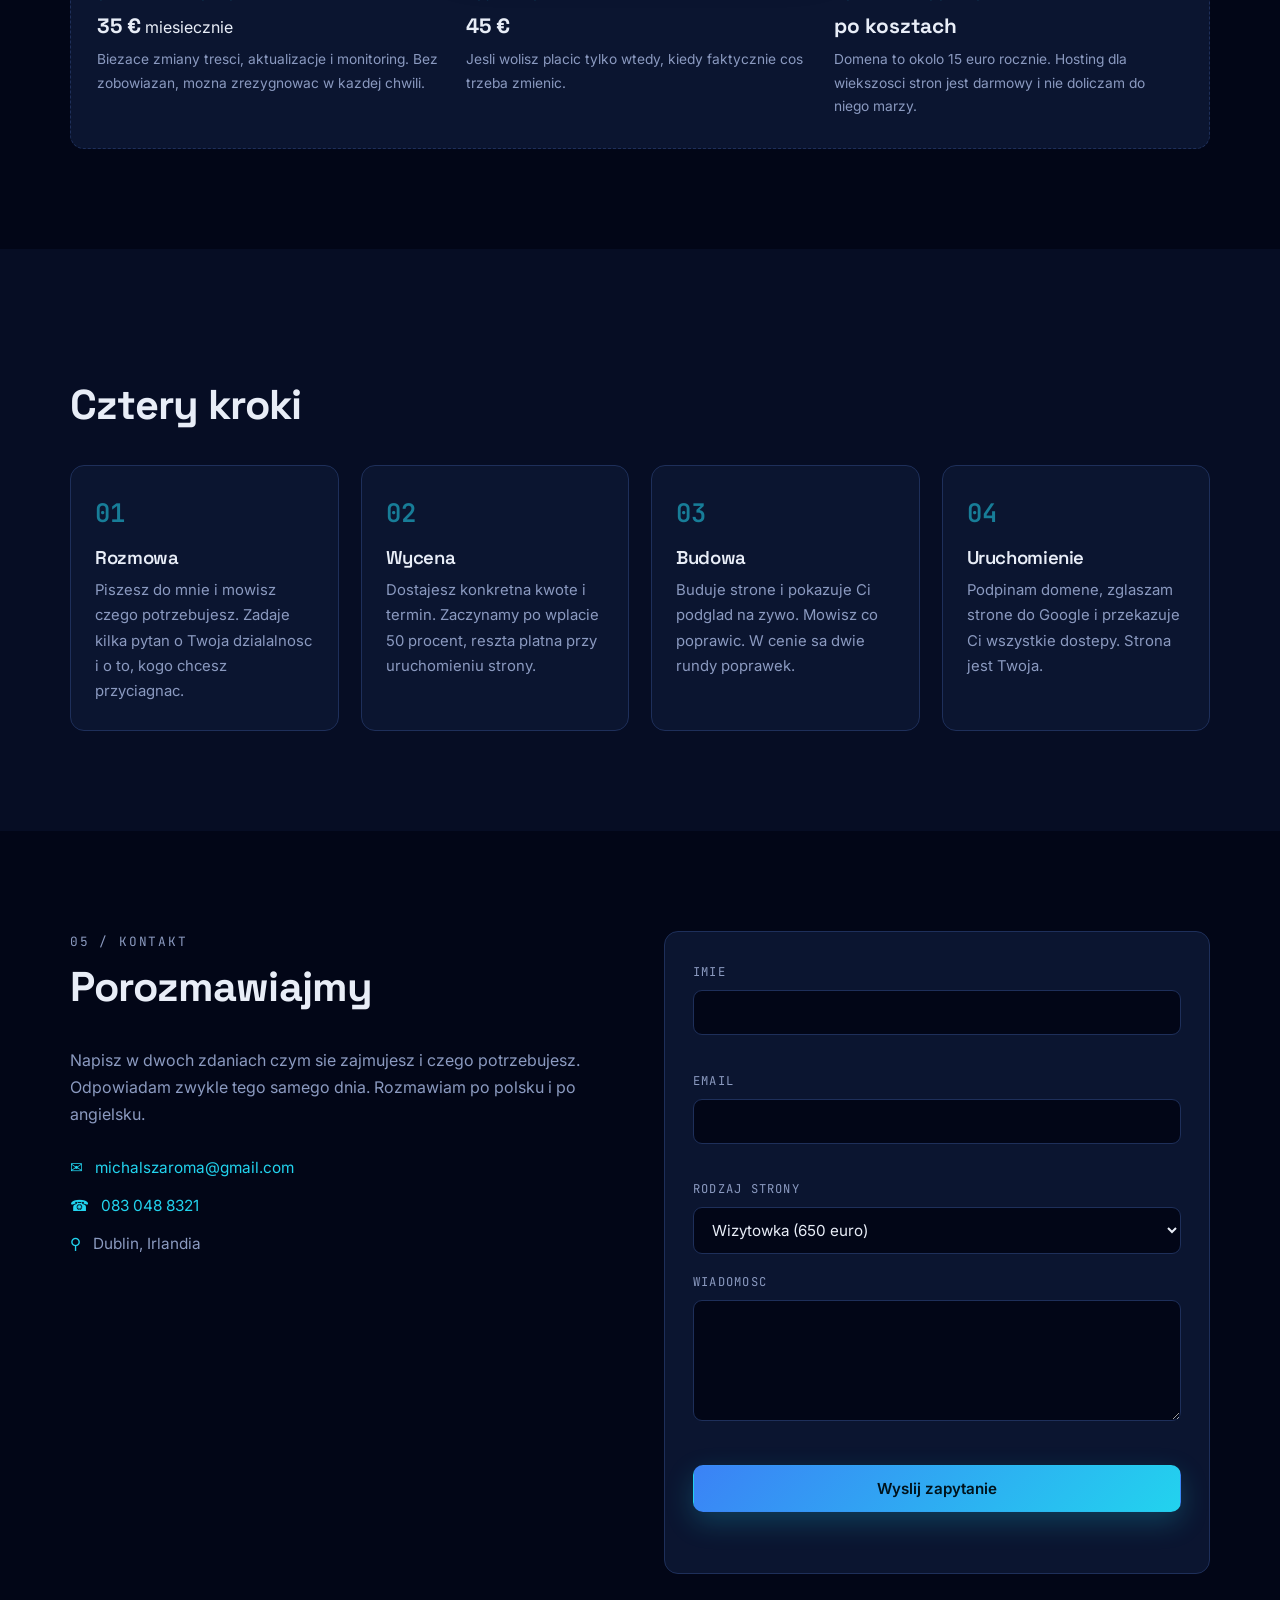
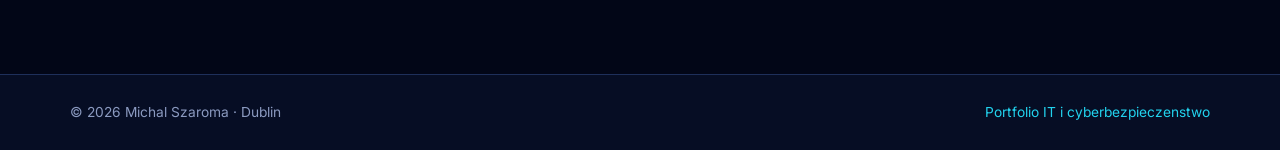
==== commit e9a1fdeb: "Add files via upload" ====
--- a/index.html
+++ b/index.html
@@ -4,22 +4,21 @@
 <meta charset="UTF-8">
 <meta name="viewport" content="width=device-width, initial-scale=1.0">
 
-<!-- Swap these four URLs for the real domain before going live -->
 <title>Strony internetowe Dublin | Szaroma Web</title>
 <meta name="description" content="Tworzenie stron internetowych dla malych firm w Dublinie i calej Irlandii. Strony dwujezyczne, mobilne, z konfiguracja SEO. Od 650 euro.">
-<link rel="canonical" href="https://szaromaweb.netlify.app/">
+<link rel="canonical" href="https://szaroma-web.pages.dev/">
 
 <meta property="og:type" content="website">
 <meta property="og:locale" content="pl_PL">
 <meta property="og:title" content="Strony internetowe Dublin | Szaroma Web">
 <meta property="og:description" content="Tworzenie stron internetowych dla malych firm w Dublinie i calej Irlandii. Strony dwujezyczne, mobilne, z konfiguracja SEO.">
-<meta property="og:url" content="https://szaromaweb.netlify.app/">
-<meta property="og:image" content="https://szaromaweb.netlify.app/assets/og-image.png">
+<meta property="og:url" content="https://szaroma-web.pages.dev/">
+<meta property="og:image" content="https://szaroma-web.pages.dev/assets/og-image.png">
 
 <meta name="twitter:card" content="summary_large_image">
 <meta name="twitter:title" content="Strony internetowe Dublin | Szaroma Web">
 <meta name="twitter:description" content="Tworzenie stron internetowych dla malych firm w Dublinie i calej Irlandii.">
-<meta name="twitter:image" content="https://szaromaweb.netlify.app/assets/og-image.png">
+<meta name="twitter:image" content="https://szaroma-web.pages.dev/assets/og-image.png">
 
 <link rel="icon" href="data:image/svg+xml,<svg xmlns='http://www.w3.org/2000/svg' viewBox='0 0 100 100'><text y='.9em' font-size='90'>&#9881;</text></svg>">
 
@@ -354,11 +353,8 @@
       </ul>
     </div>
 
-    <!-- Idzie do Apps Script. Podmien YOUR_DEPLOYMENT_ID tu i w script.js.
-         Nie dodawaj naglowka Content-Type, bo Apps Script nie obsluzy preflightu. -->
-    <form class="form reveal" id="contact-form"
-          action="https://script.google.com/macros/s/YOUR_DEPLOYMENT_ID/exec"
-          method="POST" novalidate>
+    <!-- Adres formularza ustawia script.js ze stalej SHEET_ENDPOINT. -->
+    <form class="form reveal" id="contact-form" method="POST" novalidate>
       <div class="field">
         <label for="name" data-pl="Imie" data-en="Name">Imie</label>
         <input type="text" id="name" name="name" required autocomplete="name">
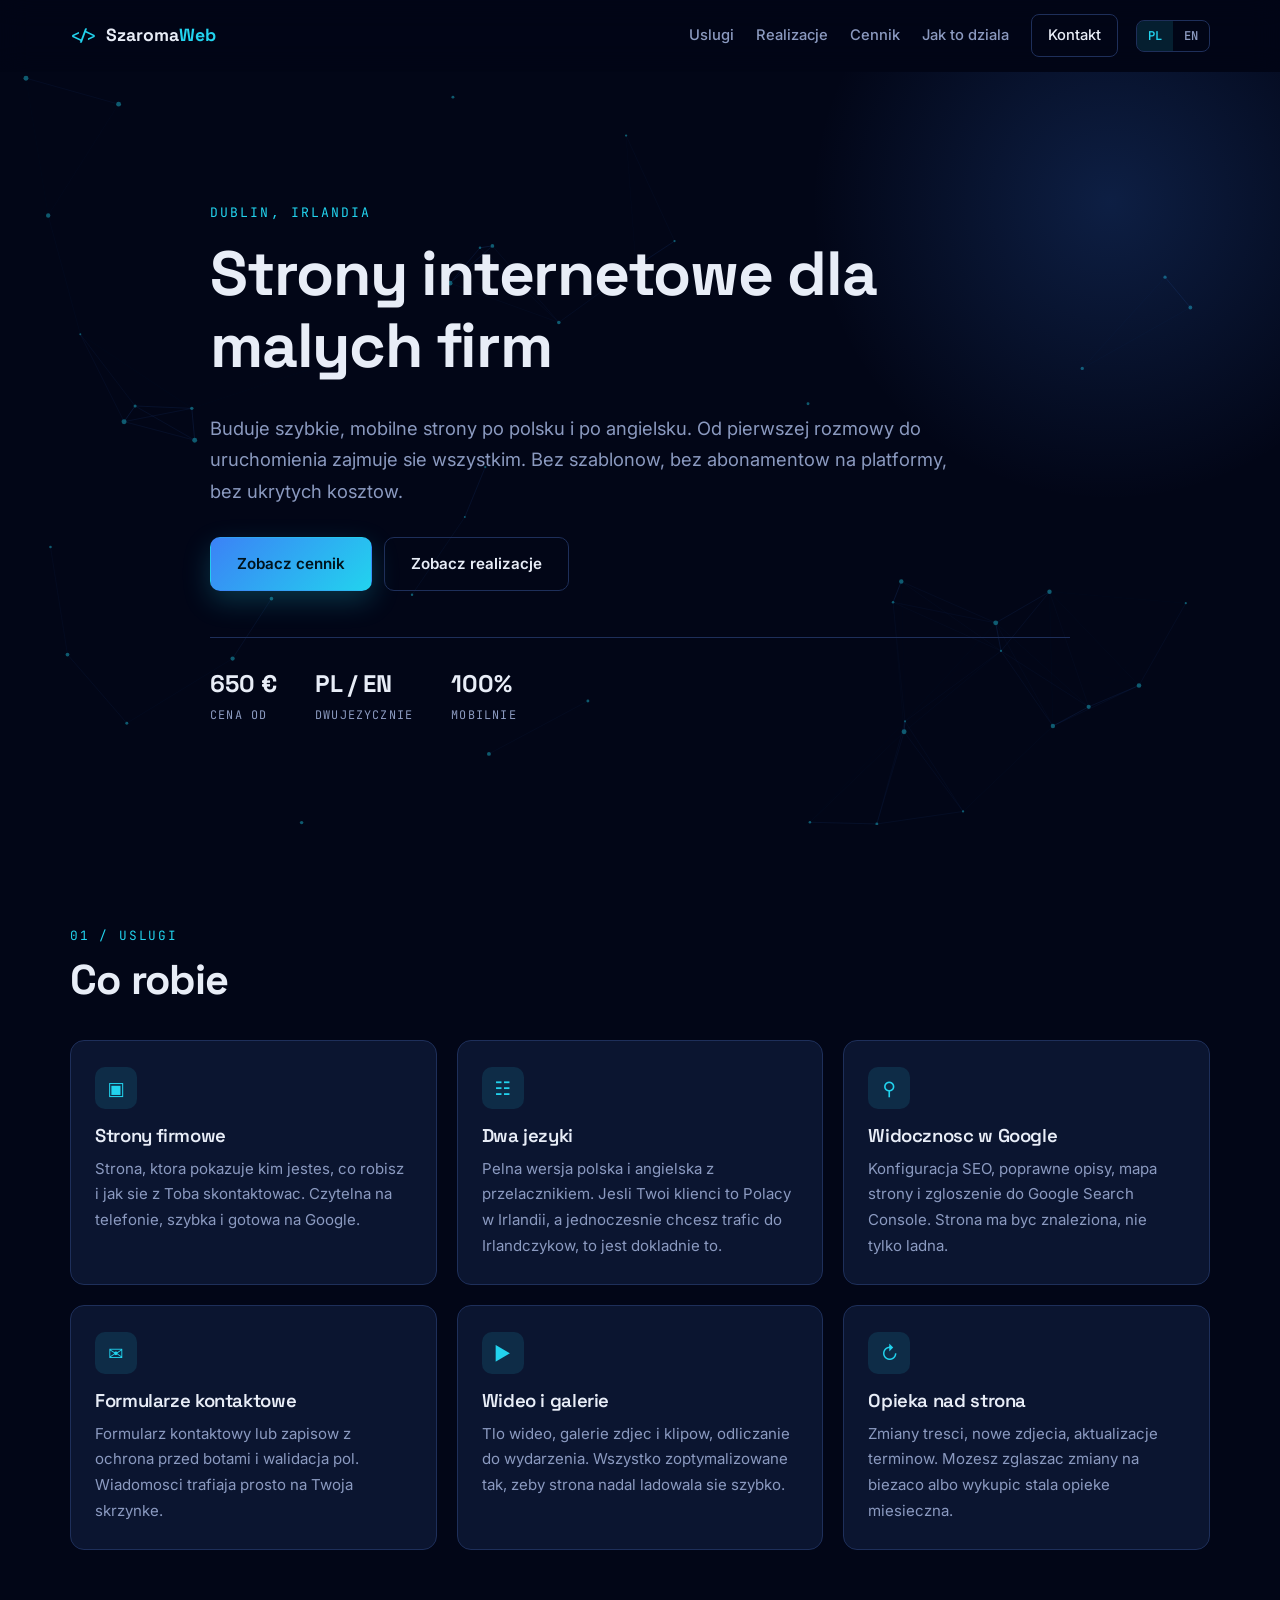
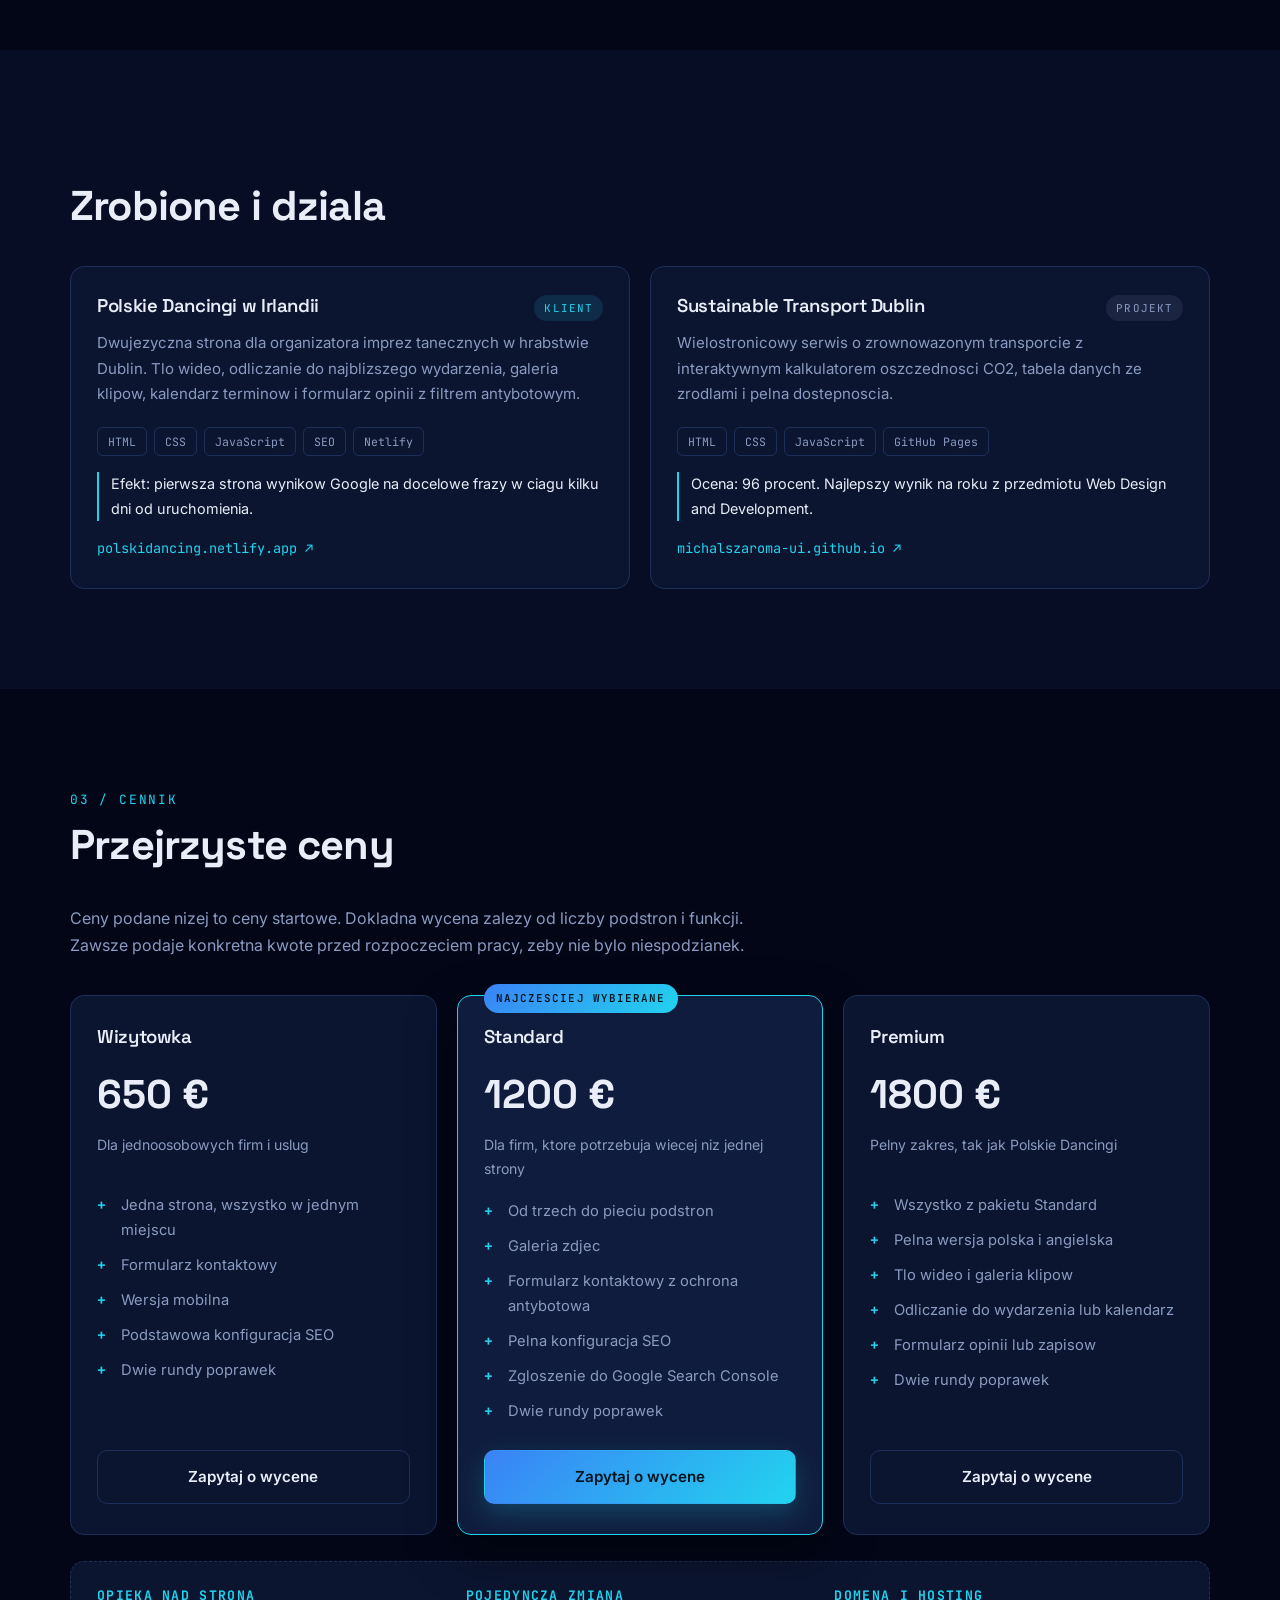
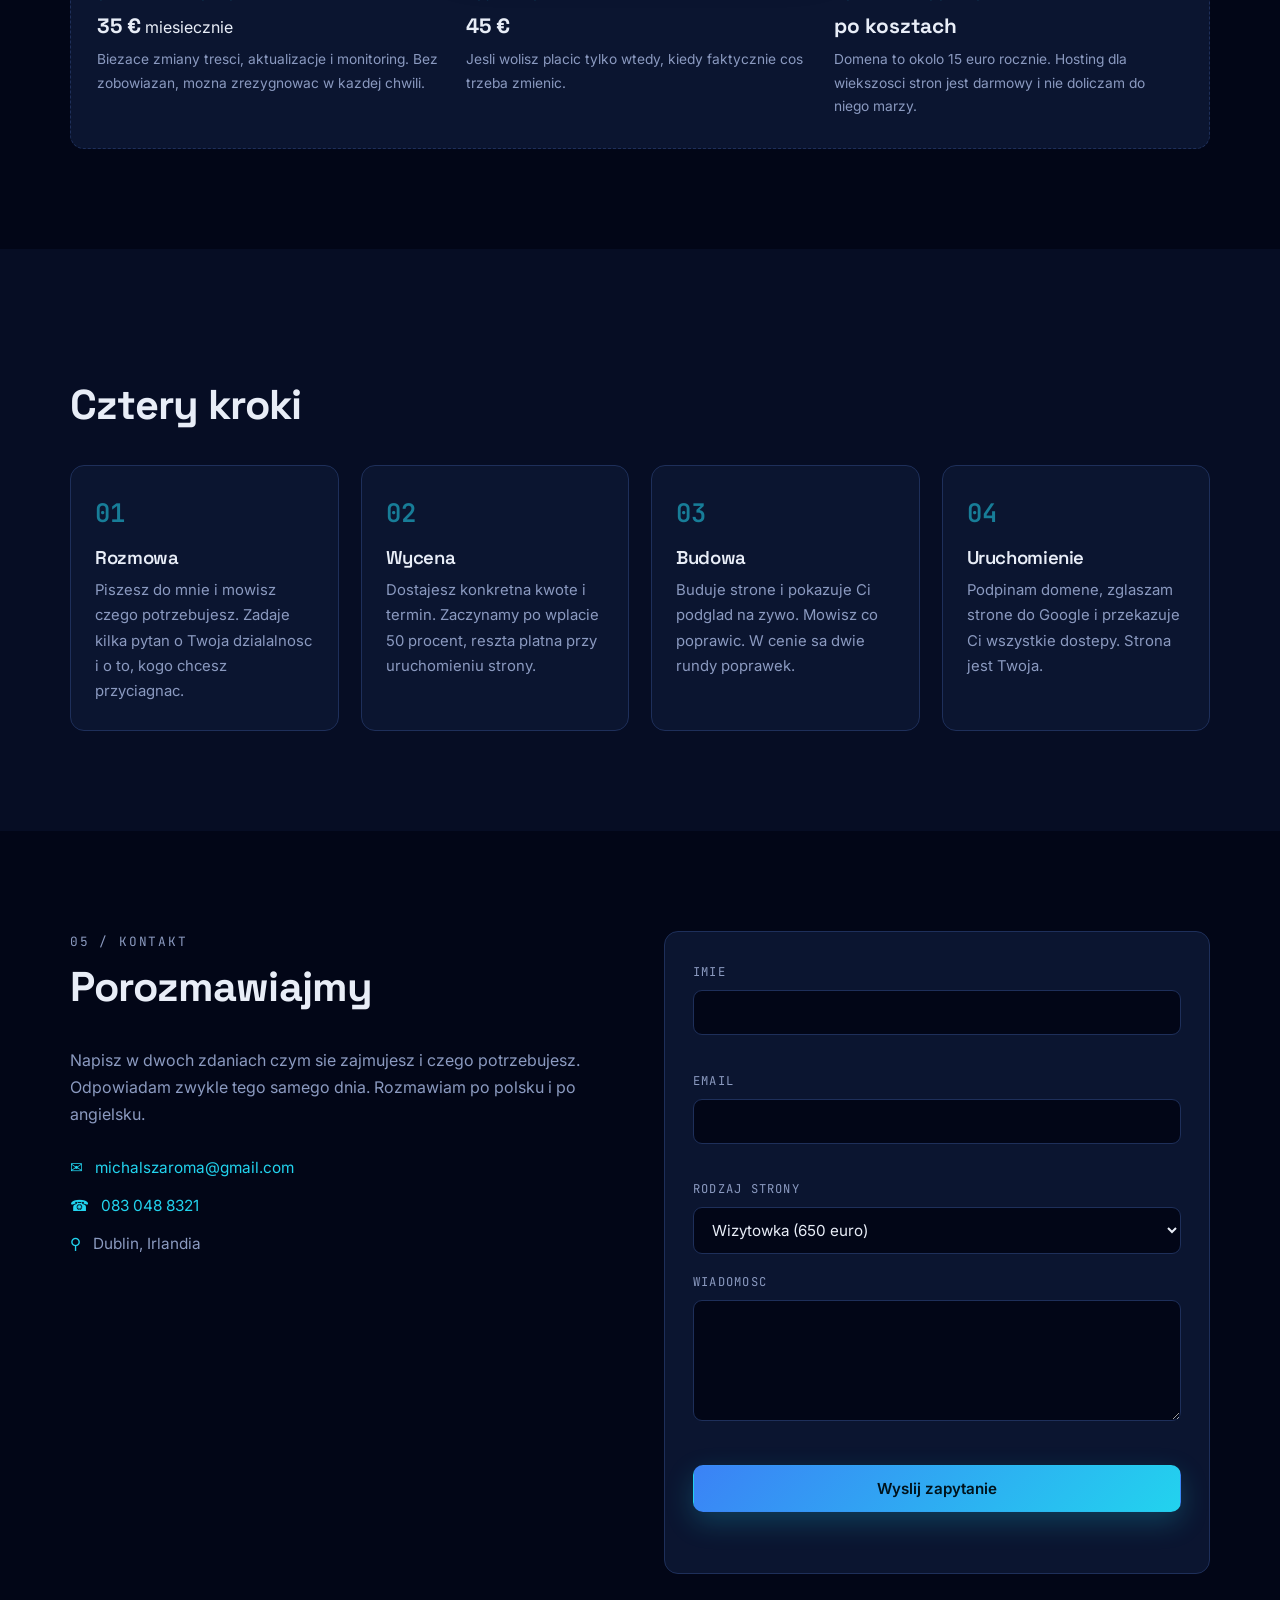
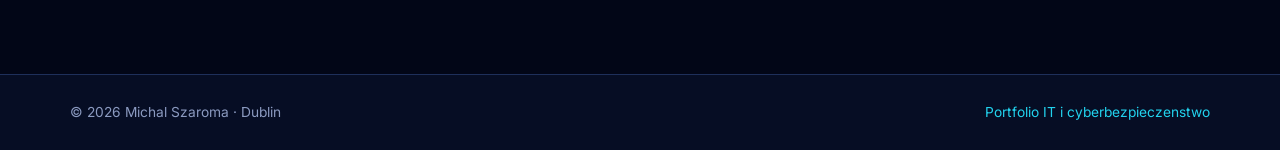
==== commit 36ac1ccd: "Add files via upload" ====
--- a/index.html
+++ b/index.html
@@ -28,6 +28,61 @@
 <link href="https://fonts.googleapis.com/css2?family=Space+Grotesk:wght@500;700&family=Inter:wght@400;500;600&family=JetBrains+Mono:wght@400;600&display=swap" rel="stylesheet">
 
 <link rel="stylesheet" href="styles.css">
+
+<script type="application/ld+json">
+{
+  "@context": "https://schema.org",
+  "@type": "ProfessionalService",
+  "name": "Szaroma Web",
+  "description": "Tworzenie stron internetowych dla malych firm w Dublinie i calej Irlandii. Strony dwujezyczne po polsku i po angielsku, mobilne, z konfiguracja SEO.",
+  "url": "https://szaroma-web.pages.dev/",
+  "image": "https://szaroma-web.pages.dev/assets/og-image.png",
+  "email": "michalszaroma@gmail.com",
+  "telephone": "+353830488321",
+  "priceRange": "650-1800 EUR",
+  "knowsLanguage": ["pl", "en"],
+  "founder": {
+    "@type": "Person",
+    "name": "Michal Szaroma"
+  },
+  "areaServed": {
+    "@type": "Place",
+    "name": "Dublin, Ireland"
+  },
+  "address": {
+    "@type": "PostalAddress",
+    "addressLocality": "Dublin",
+    "addressCountry": "IE"
+  },
+  "hasOfferCatalog": {
+    "@type": "OfferCatalog",
+    "name": "Strony internetowe",
+    "itemListElement": [
+      {
+        "@type": "Offer",
+        "name": "Wizytowka",
+        "description": "Jedna strona, formularz kontaktowy, wersja mobilna, podstawowe SEO",
+        "price": "650",
+        "priceCurrency": "EUR"
+      },
+      {
+        "@type": "Offer",
+        "name": "Standard",
+        "description": "Od trzech do pieciu podstron, galeria, pelne SEO, Google Search Console",
+        "price": "1200",
+        "priceCurrency": "EUR"
+      },
+      {
+        "@type": "Offer",
+        "name": "Premium",
+        "description": "Strona dwujezyczna, wideo, galeria klipow, odliczanie, formularz opinii",
+        "price": "1800",
+        "priceCurrency": "EUR"
+      }
+    ]
+  }
+}
+</script>
 </head>
 
 <body>
